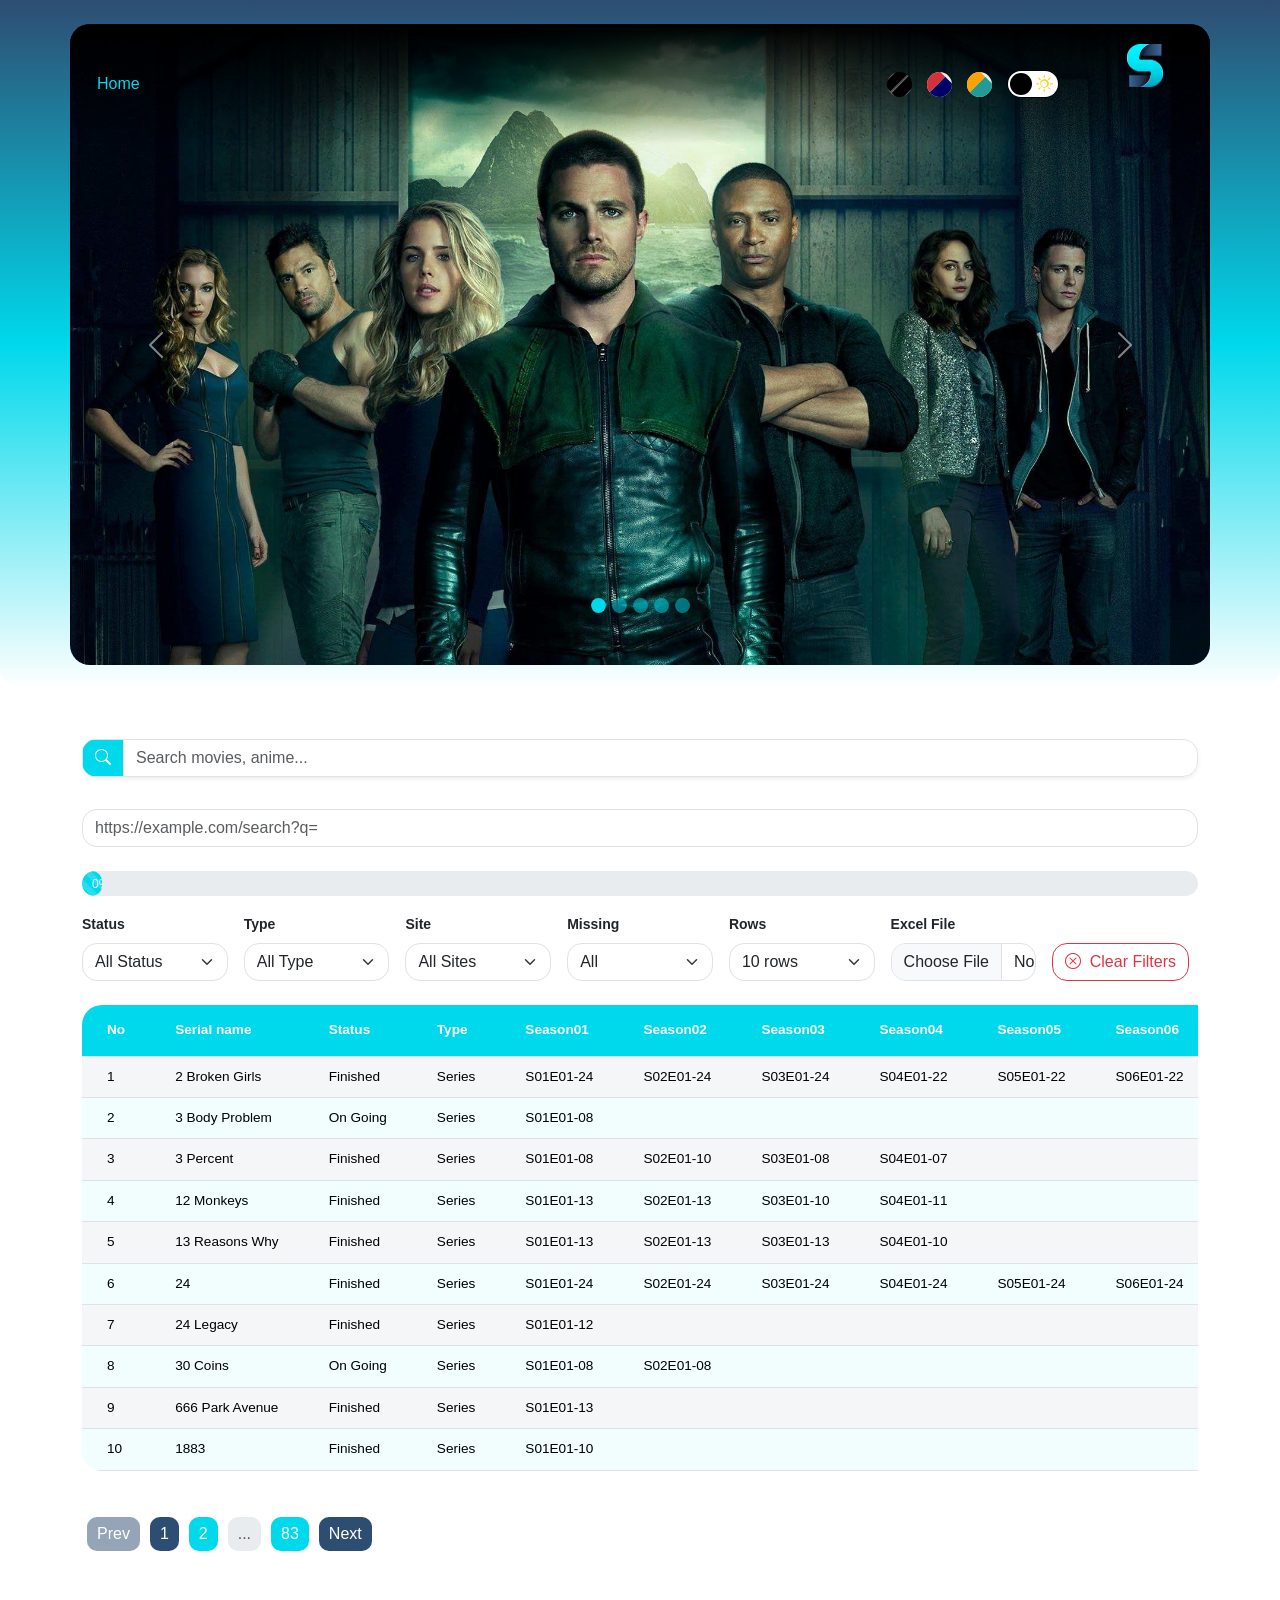
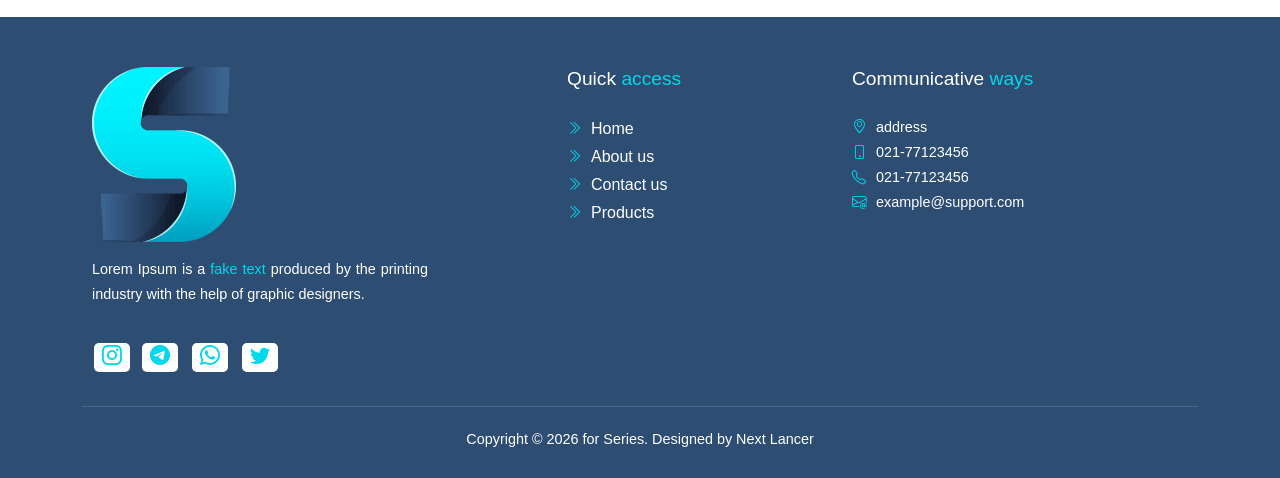
==== index.html @ a800359b "Fix bug" ====
<!DOCTYPE html>
<html lang="fa">

<head>
    <meta charset="UTF-8" />
    <meta http equiv="X-UA-Compatible" content="IE=edge" />
    <meta name="viewport" content="width=device-width, initial-scale=1.0">
    <link rel="stylesheet" href="Css/bootstrap.min.css" />
    <link rel="stylesheet" href="Css/bootstrap-Icon.min.css" />
    <link rel="stylesheet" href="Css/newAnimate.css" />
    <link rel="stylesheet" href="Css/Style.css" />
    <link rel="shortcut icon" href="Image/favicon.ico" type="image/x-icon">
    <title>Series</title>
</head>

<body>

    <div class="Navbar-class">
        <div class="container py-md-4 py-3">
            <div class="row">
                <div class="col-md-8 col-3">
                    <nav class="navbar navbar-expand-lg">
                        <button class="navbar-toggler first-button" type="button" data-bs-toggle="collapse"
                            data-bs-target="#navbarSupportedContent" aria-controls="navbarSupportedContent"
                            aria-expanded="false" aria-label="">
                            <div class="animated-icon1"><span></span><span></span><span></span></div>
                        </button>
                        <div class="collapse navbar-collapse" id="navbarSupportedContent">
                            <ul class="navbar-nav">
                                <li class="nav-item active">
                                    <a class="nav-link" href="/">Home</a>
                                </li>
                            </ul>
                        </div>
                    </nav>
                </div>
                <div class="col-md-3 col-6">
                    <div class="SideNav">
                        <div class="ChangeThemeBox">
                            <div class="CustomColorPicker">
                                <input type="color" id="firstColorInput">
                                <input type="color" id="secondColorInput">
                            </div>
                            <button class="ChangeColorBtn" onclick="changeColor()">
                                <span class="color01">.</span>
                                <span class="color02">.</span>
                            </button>
                            <button class="ChangeColorBtn ChangeColorBtn01" onclick="changeColor01()">
                                <span class="color01">.</span>
                                <span class="color02">.</span>
                            </button>
                            <div id="ThemeBoxSwitch">
                                <input type="checkbox" class="checkbox" id="ThemeBoxSwitchInput">
                                <label class="label" for="ThemeBoxSwitchInput">
                                    <i class="bi bi-moon"></i>
                                    <i class="bi bi-sun"></i>
                                    <div class="ball"></div>
                                </label>
                            </div>
                        </div>
                    </div>
                </div>
                <div class="col-md-1 col-3">
                    <div class="logo-header">
                        <a href="/"><img class="w-50" src="Image/logo.png" alt="pic"></a>
                    </div>
                </div>
            </div>
        </div>
    </div>
    <section class="HomePage Slider mt-0">
        <div class="container">
            <div class="row">
                <div class="col-12 p-0">
                    <div id="carouselExampleIndicators" class="carousel slide carousel-fade py-md-4 py-3">
                        <div class="carousel-indicators">
                            <button type="button" data-bs-target="#carouselExampleIndicators" data-bs-slide-to="0"
                                class="active" aria-current="true" aria-label="Slide 1"></button>
                            <button type="button" data-bs-target="#carouselExampleIndicators" data-bs-slide-to="1"
                                aria-label="Slide 2"></button>
                            <button type="button" data-bs-target="#carouselExampleIndicators" data-bs-slide-to="2"
                                aria-label="Slide 3"></button>
                            <button type="button" data-bs-target="#carouselExampleIndicators" data-bs-slide-to="3"
                                aria-label="Slide 4"></button>
                            <button type="button" data-bs-target="#carouselExampleIndicators" data-bs-slide-to="4"
                                aria-label="Slide 5"></button>
                        </div>
                        <div class="carousel-inner">
                            <div class="carousel-item active">
                                <img class="d-block w-100" src="Image/Slider01.jpg" alt="First slide">
                            </div>
                            <div class="carousel-item">
                                <img class="d-block w-100" src="Image/Slider02.jpg" alt="Second slide">
                            </div>
                            <div class="carousel-item">
                                <img class="d-block w-100" src="Image/Slider03.jpg" alt="Third slide">
                            </div>
                            <div class="carousel-item">
                                <img class="d-block w-100" src="Image/Slider04.jpg" alt="Third slide">
                            </div>
                            <div class="carousel-item">
                                <img class="d-block w-100" src="Image/Slider05.png" alt="Third slide">
                            </div>
                        </div>
                        <button class="carousel-control-prev" type="button" data-bs-target="#carouselExampleIndicators"
                            data-bs-slide="prev">
                            <span class="carousel-control-prev-icon" aria-hidden="true"></span>
                            <span class="visually-hidden">Previous</span>
                        </button>
                        <button class="carousel-control-next" type="button" data-bs-target="#carouselExampleIndicators"
                            data-bs-slide="next">
                            <span class="carousel-control-next-icon" aria-hidden="true"></span>
                            <span class="visually-hidden">Next</span>
                        </button>
                    </div>
                </div>
            </div>
        </div>

    </section>
    <section class="HomePage Table">
        <div class="container">
            <div class="row">
                <div class="col-12">
                    <div class="input-group shadow-sm">
                        <span class="input-group-text">
                            <i class="bi bi-search"></i>
                        </span>
                        <input id="searchInput" class="form-control" placeholder="Search movies, anime..." />
                    </div>
                </div>
            </div>
            <div class="row my-4">
                <div class="col-12">
                    <input id="customSiteInput" class="form-control mt-2" placeholder="https://example.com/search?q=">
                </div>
            </div>
            <div class="row">
                <div class="col-12">
                    <div class="progress mb-3" role="progressbar" aria-valuemin="0" aria-valuemax="100">
                        <div id="missingProgressBar" class="progress-bar progress-bar-striped progress-bar-animated"
                            style="width: 0%">
                            0%
                        </div>
                    </div>
                </div>
            </div>
            <div class="row g-3 align-items-end mb-4">
                <!-- STATUS -->
                <div class="col-lg col-md-4 col-6">
                    <label class="form-label small fw-semibold">Status</label>
                    <select id="statusFilter" class="form-select">
                        <option value="">All Status</option>
                        <option value="Download">Download</option>
                        <option value="Finished">Finished</option>
                        <option value="On Going">On Going</option>
                    </select>
                </div>

                <!-- TYPE -->
                <div class="col-lg col-md-4 col-6">
                    <label class="form-label small fw-semibold">Type</label>
                    <select id="typeFilter" class="form-select">
                        <option value="">All Type</option>
                        <option value="Animation">Animation</option>
                        <option value="Anime">Anime</option>
                        <option value="Korea">Korea</option>
                    </select>
                </div>

                <!-- SITE -->
                <div class="col-lg col-md-4 col-6">
                    <label class="form-label small fw-semibold">Site</label>
                    <select id="siteFilter" class="form-select">
                        <option value="">All Sites</option>
                        <option value="digimoviez">DigiMoviez</option>
                        <option value="f2my">F2MY</option>
                        <option value="custom">Custom Site</option>
                    </select>
                </div>

                <!-- MISSING -->
                <div class="col-lg col-md-4 col-6">
                    <label class="form-label small fw-semibold">Missing</label>
                    <select id="missingFilter" class="form-select">
                        <option value="">All</option>
                        <option value="Complete">Complete</option>
                        <option value="Has Missing">Has Missing</option>
                        <option value="N/A">N/A</option>
                    </select>
                </div>

                <!-- ROWS -->
                <div class="col-lg col-md-4 col-6">
                    <label class="form-label small fw-semibold">Rows</label>
                    <select id="rowsPerPageSelect" class="form-select">
                        <option value="5">5 rows</option>
                        <option value="10" selected>10 rows</option>
                        <option value="20">20 rows</option>
                        <option value="50">50 rows</option>
                        <option value="100">100 rows</option>
                    </select>
                </div>

                <!-- FILE -->
                <div class="col-lg col-md-6 col-12" id="fileInputContainer" style="display: none;">
                    <label class="form-label small fw-semibold">Excel File</label>
                    <input id="excelFileInput" type="file" class="form-control" accept=".xlsx,.xls" />
                </div>

                <!-- CLEAR -->
                <div class="col-lg col-md-6 col-12">
                    <button id="clearFiltersBtn" class="btn btn-outline-danger">
                        <i class="bi bi-x-circle me-1"></i>
                        Clear Filters
                    </button>
                </div>

            </div>
            <div class="row">
                <div class="col-12">
                    <!-- TABLE -->
                    <div class="table-responsive">
                        <table class="table">
                            <thead>
                                <tr id="tableHead"></tr>
                            </thead>
                            <tbody id="tableBody"></tbody>
                        </table>
                    </div>
                    <!-- PAGINATION -->
                    <nav>
                        <ul class="pagination" id="pagination"></ul>
                    </nav>
                </div>
            </div>
        </div>
    </section>

    <footer>
        <div class="container">
            <div class="row">
                <div class="col-md-4 col-12 wow fadeInUp" data-wow-delay=".3s">
                    <div class="footer-box footer-address">
                        <div class="logo-footer">
                            <a href="/"><img class="w-50" src="Image/logo.png" alt="pic"></a>
                        </div>
                        <p>Lorem Ipsum is a <span>fake text</span> produced by the printing industry with the help of
                            graphic designers.
                        </p>
                        <ul class="sm-list">
                            <li><a href="#" target="_blank"><i class="bi bi-instagram"></i></a></li>
                            <li><a href="#" target="_blank"><i class="bi bi-telegram"></i></a></li>
                            <li><a href="#" target="_blank"><i class="bi bi-whatsapp"></i></a></li>
                            <li><a href="#" target="_blank"><i class="bi bi-twitter"></i></a></li>
                        </ul>
                    </div>
                </div>
                <div class="col-md-1 col-12"></div>
                <div class="col-md-3 col-12 wow fadeInUp" data-wow-delay=".5s">
                    <div class="footer-box footer-links">
                        <h5><span>Quick </span>access</h5>
                        <ul>
                            <li><i class="bi bi-chevron-double-right"></i><a href="/">Home</a></li>
                            <li><i class="bi bi-chevron-double-right"></i><a href="#">About us</a></li>
                            <li><i class="bi bi-chevron-double-right"></i><a href="#">Contact us</a></li>
                            <li><i class="bi bi-chevron-double-right"></i><a href="#">Products</a></li>
                        </ul>
                    </div>


                </div>
                <div class="col-md-4 col-12 wow fadeInUp" data-wow-delay=".7s">
                    <div class="footer-box footer-contact">
                        <h5><span>Communicative </span>ways</h5>
                        <ul>
                            <li><i class="bi bi-geo-alt"></i><a href="#">address</a></li>
                            <li><i class="bi bi-phone"></i><a href="tel:+982177123456">021-77123456</a></li>
                            <li><i class="bi bi-telephone"></i><a href="tel:+982177123456">021-77123456</a></li>
                            <li><i class="bi bi-envelope-at"></i><a
                                    href="mailto:example@support.com">example@support.com</a></li>
                        </ul>

                    </div>
                </div>
            </div>
            <div class="row">
                <div class="col-12 text-center">
                    <div class="copyright">
                        <p>Copyright © 2026 for Series. Designed by <a href="http://nextlancer.ir/" title="nextlancer"
                                target="_blank">Next Lancer</a>
                        </p>
                    </div>
                </div>
            </div>
        </div>
    </footer>







    <script src="js/bootstrap.min.js"></script>
    <script src="js/wow.min.js"></script>
    <script src="js/xlsx.full.min.js"></script>
    <script src="js/data.js"></script>
    <script src="js/source.js"></script>


</body>

</html>
---- Css/Style.css ----
:root {
    --first-color: 0, 216, 235;
    --second-color: 46, 77, 114;
    --white-custome: 255, 255, 255;
    --black-custome: 0, 0, 0;
    --radius-custome: 20px;
    --medium-shadow: 0 4px 8px 0 rgba(0, 0, 0, 0.2);
}

body {
    font-family: "Segoe UI", Arial, Times, serif;
    direction: ltr;
    text-align: left;
    overflow-x: hidden;
    background-color: rgb(var(--white-custome));
}

html {
    overflow-x: hidden;
}

/* general code */

img {
    max-width: 100%;
}

a {
    text-decoration: none;
    color: unset;
    display: inline-block;
}

a:hover {
    text-decoration: none;
    color: unset;
}

a:focus {
    outline: none;
}

p {
    text-align: justify;
    line-height: 1.75;
    color: rgba(var(--black-custome), 0.8);
}

.text-center p {
    text-align: center;
}

ul {
    padding: 0;
    list-style: none;
}

section {
    margin: 50px 0;
}

@media (min-width:1400px) {
    .container {
        max-width: 1320px;
    }
}

@media (min-width:1600px) {
    .container {
        max-width: 1500px;
    }
}

@media (min-width:1800px) {
    .container {
        max-width: 1600px;
    }
}

@media (min-width:2600px) {
    .container {
        max-width: 2000px;
    }
}


/* Headings */
h1 {
    font-size: clamp(1.5rem, 2.5vw, 3rem);
}

h2 {
    font-size: clamp(1.25rem, 2vw, 2rem);
}

h3 {
    font-size: clamp(1.125rem, 2vw, 1.625rem);
}

h4 {
    font-size: clamp(1rem, 1.5vw, 1rem);
}

h5 {
    font-size: clamp(1.2rem, 1.2vw, 1.25rem);
}

h6 {
    font-size: clamp(0.85rem, 1vw, 1rem);
}

p {
    font-size: clamp(0.9rem, 0.9vw, 1.2rem);
}

/* Lists */
ul,
ol {
    font-size: clamp(0.9rem, 0.9vw, 1rem);
}

/* Links */
a {
    font-size: clamp(0.9rem, 0.9vw, 1rem);
}

/* Blockquotes */
blockquote {
    font-size: clamp(1rem, 1.2vw, 1.25rem);
}

/* Form Elements */
input,
textarea,
select,
button {
    font-size: clamp(0.9rem, 0.8vw, 1rem);
}

label {
    font-size: clamp(0.9rem, 0.8vw, 1rem);
}

/* Table */
table {
    font-size: clamp(0.85rem, 0.8vw, 1rem);
}

/* TV  */

@media (min-width: 2600px) {
    body {
        font-size: 1.4rem;
    }

    h1 {
        font-size: 4rem;
    }

    h2 {
        font-size: 3rem;
    }

    h3 {
        font-size: 2.5rem;
    }

    h4 {
        font-size: 2.5rem;
    }

    h5 {
        font-size: 2.25rem;
    }

    h6 {
        font-size: 2rem;
    }

    p,
    ul,
    ol,
    a,
    label,
    input,
    textarea,
    select,
    button {
        font-size: 2rem;
    }

    blockquote {
        font-size: 2rem;
    }

    table {
        font-size: 1.2rem;
    }
}


/* Start Scrollbar */

/* width */
::-webkit-scrollbar {
    width: 10px;
    border-radius: 10px;
}

/* Track */
::-webkit-scrollbar-track {
    box-shadow: inset 0 0 5px grey;
    border-radius: 10px;
}

/* Handle */
::-webkit-scrollbar-thumb {
    background: rgb(var(--first-color));
    border-radius: 10px;
}

/* Handle on hover */
::-webkit-scrollbar-thumb:hover {
    background: rgb(var(--first-color));
    border-radius: 10px;
}

/* End Scrollbar */

/* Navbar */

.first-button {
    box-shadow: none !important;
}

.animated-icon1 {
    width: 30px;
    height: 20px;
    position: relative;
    margin: 0px;
    -webkit-transform: rotate(0deg);
    -moz-transform: rotate(0deg);
    -o-transform: rotate(0deg);
    transform: rotate(0deg);
    -webkit-transition: .5s ease-in-out;
    -moz-transition: .5s ease-in-out;
    -o-transition: .5s ease-in-out;
    transition: .5s ease-in-out;
    cursor: pointer;
}

.animated-icon1 span {
    display: block;
    position: absolute;
    height: 3px;
    width: 100%;
    border-radius: 9px;
    opacity: 1;
    left: 0;
    -webkit-transform: rotate(0deg);
    -moz-transform: rotate(0deg);
    -o-transform: rotate(0deg);
    transform: rotate(0deg);
    -webkit-transition: .25s ease-in-out;
    -moz-transition: .25s ease-in-out;
    -o-transition: .25s ease-in-out;
    transition: .25s ease-in-out;
}

.animated-icon1 span {
    background: rgb(var(--black-custome));
}

.animated-icon1 span:nth-child(1) {
    top: 0px;
}

.animated-icon1 span:nth-child(2) {
    top: 10px;
}

.animated-icon1 span:nth-child(3) {
    top: 20px;
}

.animated-icon1.open span:nth-child(1) {
    top: 11px;
    -webkit-transform: rotate(135deg);
    -moz-transform: rotate(135deg);
    -o-transform: rotate(135deg);
    transform: rotate(135deg);
}

.animated-icon1.open span:nth-child(2) {
    opacity: 0;
    left: -60px;
}

.animated-icon1.open span:nth-child(3) {
    top: 11px;
    -webkit-transform: rotate(-135deg);
    -moz-transform: rotate(-135deg);
    -o-transform: rotate(-135deg);
    transform: rotate(-135deg);
}

/* custom style */
/* nav */

.Navbar-class {
    color: rgb(var(--white-custome));
    position: absolute;
    top: 0;
    right: 0;
    width: 100%;
    z-index: 999;
}

.Navbar-class>.container>.row {
    background: linear-gradient(180deg, black, transparent);
    padding: 20px 0px;
    border-radius: var(--radius-custome);
}

.animated-icon1 span {
    background-color: rgb(var(--white-custome));
}

nav.navbar {
    display: flex;
    justify-content: center;
    align-items: center;
}

.navbar .nav-link {
    transition: 0.4s;
    padding: 10px 0 !important;
    margin: 10px 15px;
    color: rgb(var(--white-custome));
    font-size: 16px;
    font-weight: 500;
}

.navbar .nav-link:hover,
.navbar .active .nav-link {
    color: rgb(var(--first-color));
}

/* SideNav  */

.SideNav {
    width: 100%;
    height: 100%;
    display: flex;
    align-items: center;
    justify-content: center;
    gap: 10px;
}

.ChangeThemeBox {
    display: flex;
    justify-content: center;
    align-items: center;
    gap: 15px;
}

/* ThemeBoxSwitch  */

#ThemeBoxSwitch {
    border: 1px solid rgb(var(--black-custome));
    border-radius: var(--radius-custome);
}

#ThemeBoxSwitch .checkbox {
    opacity: 0;
    position: absolute;
}

#ThemeBoxSwitch .label {
    display: flex;
    align-items: center;
    justify-content: space-between;
    background-color: #ffffff;
    padding: 5px;
    height: 26px;
    width: 50px;
    border-radius: var(--radius-custome);
    cursor: pointer;
    position: relative;
    margin-bottom: 0;
}

#ThemeBoxSwitch .label .ball {
    position: absolute;
    top: 2px;
    left: 2px;
    height: 22px;
    width: 22px;
    background-color: #000000;
    border-radius: 50%;
    transform: translateX(0px);
    transition: transform 0.2s linear;
}

#ThemeBoxSwitch .checkbox:checked+.label .ball {
    transform: translateX(24px);
}

#ThemeBoxSwitch .label i {
    margin-top: 2px;
    font-size: 17px;
}

#ThemeBoxSwitch .label .bi-moon {
    color: #5423cc;
}

#ThemeBoxSwitch .label .bi-sun {
    color: #fece00;
}

/* ChangeColorBtn */

.ChangeColorBtn {
    width: 25px;
    height: 25px;
    display: flex;
    padding: 0;
    color: transparent;
    border: none;
    border-radius: 50%;
    overflow: hidden;
    transform: rotate(-135deg);
}

.ChangeColorBtn .color01 {
    width: 54%;
    background-color: rgb(0, 0, 102);
}

.ChangeColorBtn .color02 {
    width: 46%;
    background-color: rgb(213, 49, 61);
}

.ChangeColorBtn01 .color01 {
    background-color: rgb(34, 154, 149);
}

.ChangeColorBtn01 .color02 {
    background-color: rgb(255, 162, 0);
}

/* CustomColorPicker */

.CustomColorPicker {
    width: 25px;
    height: 25px;
    display: flex;
    padding: 0;
    color: transparent;
    border: none;
    border-radius: 50%;
    overflow: hidden;
    transform: rotate(-135deg);
}

.CustomColorPicker input {
    width: 50%;
    padding: 0;
    border: none;
    color: transparent;
}

/* sm */

.sm-list {
    width: 100%;
    height: 100%;
    display: flex;
    justify-content: center;
    align-items: center;
    gap: 10px;
    margin: 0;
}

.sm-list a {
    font-size: 20px;
    transition: 0.4s;
}

.sm-list a:hover {
    color: rgb(var(--second-color));
}

@media (max-width: 990px) {
    nav.navbar {
        justify-content: flex-start;
    }

    .first-button {
        padding-top: 20px;
    }

    .navbar-nav {
        padding-top: 20px;
    }

    .navbar .nav-link {
        margin: 0px 15px;
    }

    .sm-list {
        align-items: flex-start;
        padding-top: 25px;
        gap: 5px;
    }
}

/* custom style */
/* navbar */

/* HomePage */

.HomePage .input-group-text {
    background-color: rgb(var(--first-color));
    color: rgb(var(--white-custome));
}

.HomePage input,
.HomePage .input-group,
.HomePage select,
.HomePage .btn {
    border-radius: 15px !important;
    overflow: hidden;
}

.HomePage .input-group input {
    border-radius: 0 15px 15px 0 !important;
}

/* Slider */

.Slider {
    background: linear-gradient(0deg, rgb(var(--white-custome)), rgb(var(--first-color)), rgb(var(--second-color)));
    border-radius: 0 0 var(--radius-custome) var(--radius-custome);
}

.Slider img {
    border-radius: var(--radius-custome);
}

.carousel-indicators {
    bottom: 50px;
}

.carousel-indicators button {
    width: 15px !important;
    height: 15px !important;
    border-radius: 50%;
    background-color: rgb(var(--first-color)) !important;
}

/* Table */

.Table table {
    border-radius: var(--radius-custome);
    overflow: hidden;
}

.Table table tr {
    background: none;
}

.Table table th {
    background-color: rgb(var(--first-color));
    color: white;
    padding: 15px 25px;
    vertical-align: middle;
    white-space: nowrap;
}

.Table table td {
    background-color: rgb(var(--white-custome));
    color: rgb(var(--black-custome));
    padding: 10px 25px;
    vertical-align: middle;
    white-space: nowrap;
}

.Table table tr:nth-child(odd) td {
    background-color: rgb(var(--second-color), 0.05);
}

.Table table tr:nth-child(even) td {
    background-color: rgb(var(--first-color), 0.05);
}

.Table table tr:hover td {
    background-color: rgb(var(--first-color), 0.5);
}

/* pagination */

#pagination {
    margin-top: 30px;
}

#pagination .page-item button {
    background-color: rgb(var(--first-color));
    color: white;
    border-radius: 10px;
    padding: 5px 10px;
    border: none;
    margin: 0 5px;
}

#pagination li:first-child button,
#pagination li:last-child button,
#pagination .page-item.active button,
#pagination .page-item:hover button {
    background-color: rgb(var(--second-color));
}

#pagination .page-item.disabled span {
    border-radius: 10px;
    padding: 5px 10px;
    border: none;
    margin: 0 5px;
}

#pagination .page-item.disabled button {
    opacity: 0.5;
}

/* progress */

.progress {
    height: 25px;
    border-radius: var(--radius-custome);
}

.progress #missingProgressBar {
    background-color: rgb(var(--first-color));
    border-radius: var(--radius-custome);
    color: white;
    padding: 5px 10px;
    height: 25px;
}

/* Start Footer */

footer {
    background-color: rgba(var(--second-color));
    margin-top: 50px;
    padding-top: 20px;
    overflow: hidden;
}

footer h5 {
    margin-bottom: 25px;
    color: rgb(var(--first-color));
}

footer h5 span {
    color: white;
}


footer p {
    color: white;
}

footer p span {
    color: rgb(var(--first-color));
    font-weight: 500;
}

footer li {
    position: relative;
    transition: 0.4s;
    line-height: 1.75;
    color: white;
}

footer li:hover {
    transform: translate(5px, 0)
}

footer .bi {
    color: rgb(var(--first-color));
    padding-right: 10px;
}

.footer-box {
    padding: 30px 10px;
}

.footer-address img {
    margin-bottom: 15px;
}

.footer-links li a {
    padding-right: 5px;
    font-size: 16px;
    font-weight: 400;
}

/* Social Media */

footer .sm-list {
    display: flex;
    justify-content: flex-start;
    margin-top: 30px;
}

footer .sm-list li:hover {
    transform: translate(0px, -5px);
}

footer .sm-list li {
    margin: 2px;
}

footer .sm-list li:nth-child(1) {
    margin-right: 0;
}

footer .sm-list .bi {
    font-size: 20px;
    background-color: white;
    color: rgb(var(--first-color));
    padding: 2px 8px 5px;
    border-radius: 5px;
    transition: 0.4s;
}

footer .sm-list li:hover .bi {
    background-color: rgb(var(--first-color));
    color: white;
}

.copyright {
    padding: 20px 0 10px;
    border-top: 1px solid rgba(255, 255, 250, 0.15)
}

.copyright a:hover {
    color: rgb(var(--first-color));
}

/* End Footer */




/* Responsive */

/* X < 768  || 0 < X < 768 */
@media (max-width: 768px) {}

/* X > 768  || 768 < X < ... */
@media (min-width: 768px) {}
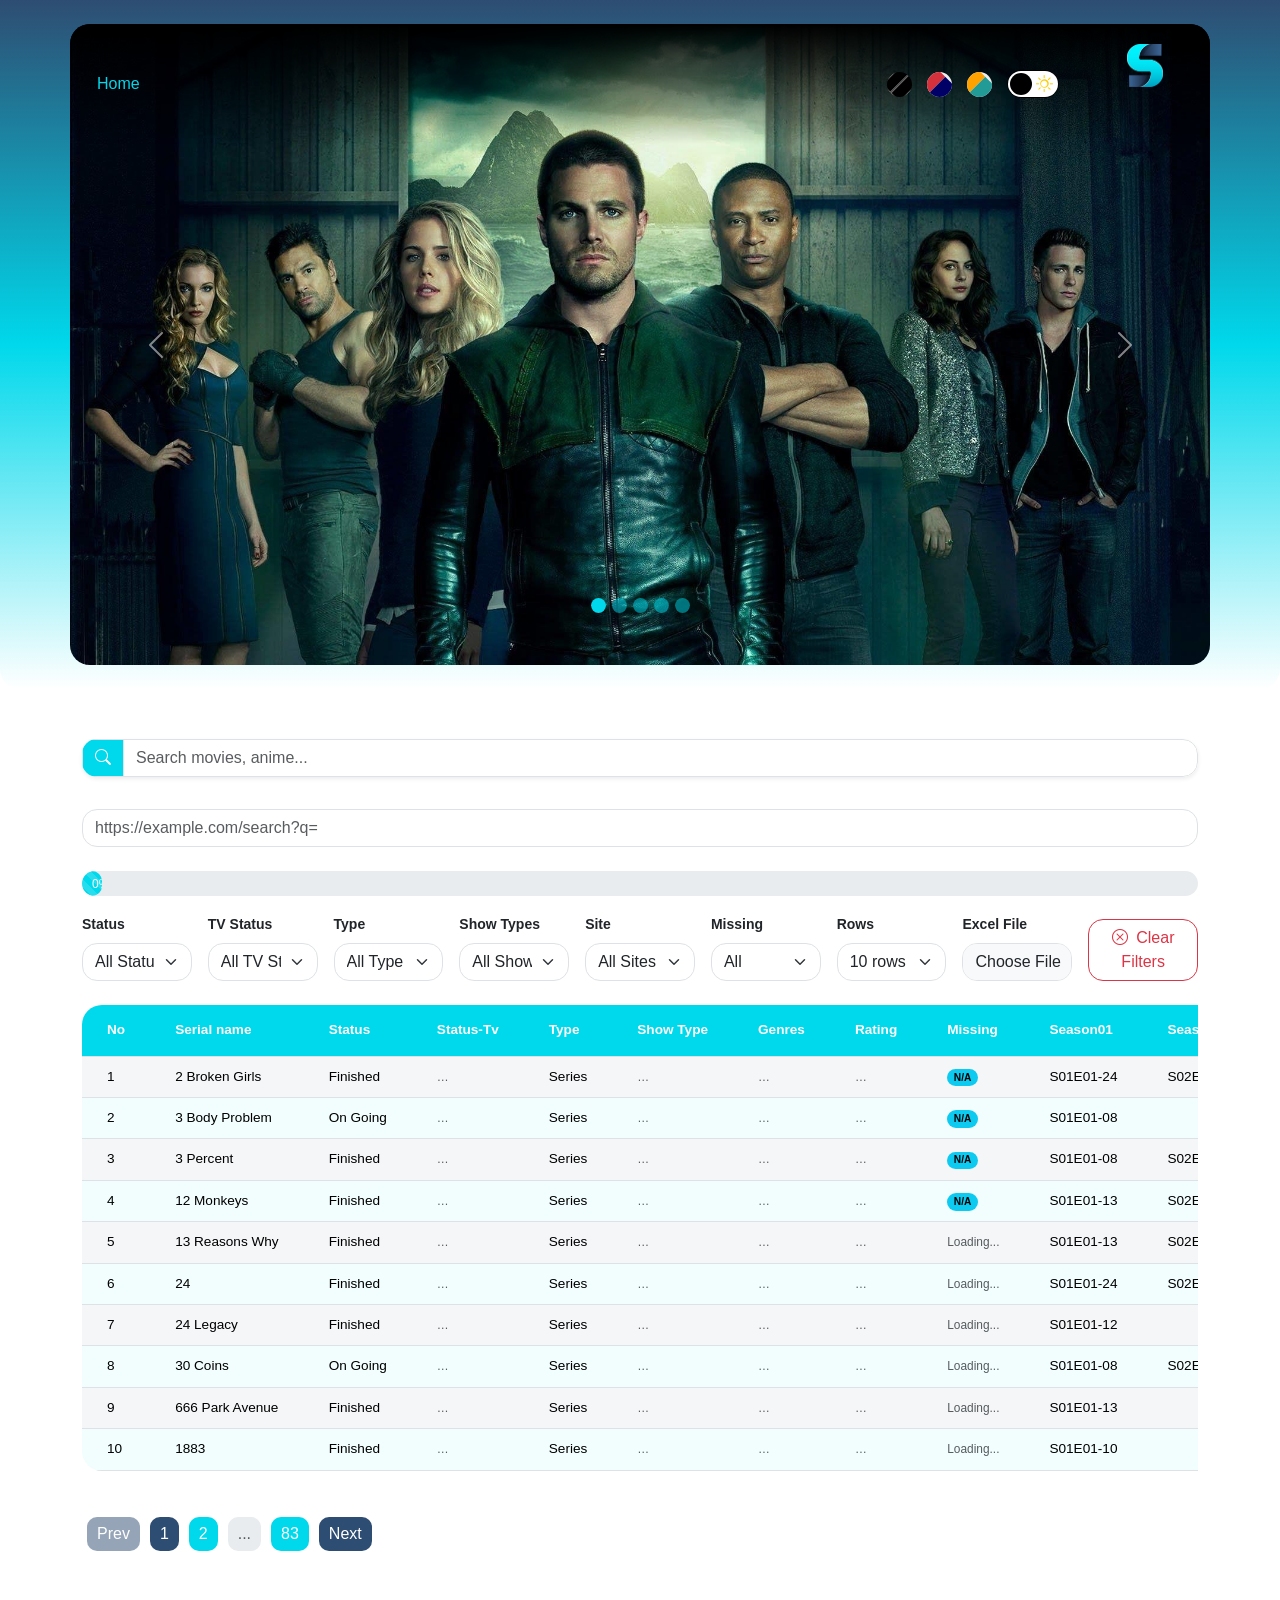
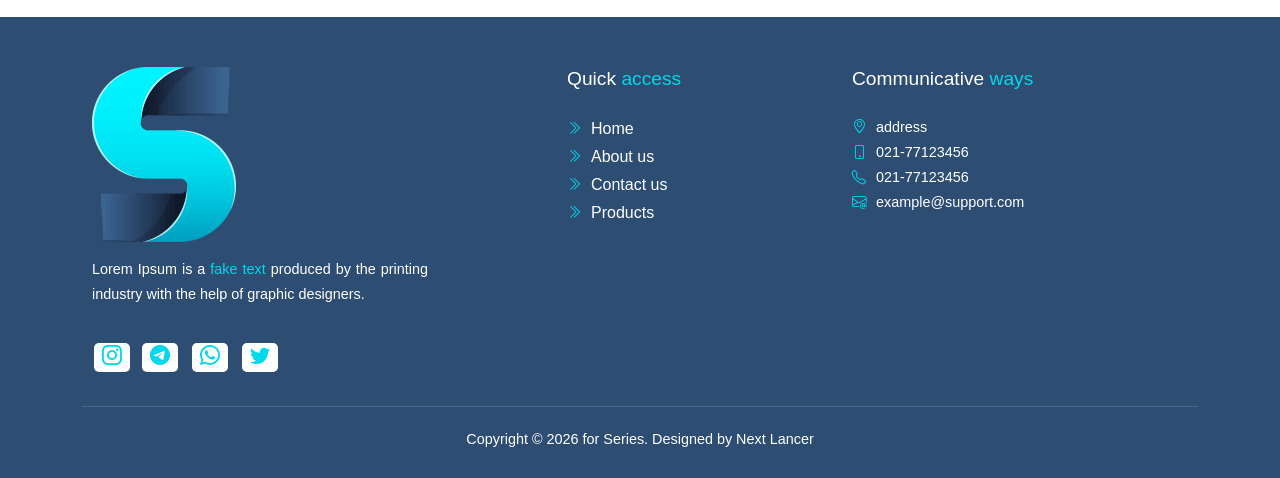
==== commit 49446d4e: "Add four filters" ====
--- a/index.html
+++ b/index.html
@@ -157,6 +157,18 @@
                     </select>
                 </div>
 
+                <!-- TVMaze Status -->
+                <div class="col-lg col-md-4 col-6">
+                    <label class="form-label small fw-semibold">TV Status</label>
+                    <select id="tvStatusFilter" class="form-select">
+                        <option value="">All TV Status</option>
+                        <option value="Running">Running</option>
+                        <option value="Ended">Ended</option>
+                        <option value="In Development">In Development</option>
+                        <option value="To Be Determined">To Be Determined</option>
+                    </select>
+                </div>
+
                 <!-- TYPE -->
                 <div class="col-lg col-md-4 col-6">
                     <label class="form-label small fw-semibold">Type</label>
@@ -165,6 +177,22 @@
                         <option value="Animation">Animation</option>
                         <option value="Anime">Anime</option>
                         <option value="Korea">Korea</option>
+                    </select>
+                </div>
+
+                <!-- Show Type -->
+                <div class="col-lg col-md-4 col-6">
+                    <label class="form-label small fw-semibold">Show Types</label>
+                    <select id="showTypeFilter" class="form-select">
+                        <option value="">All Show Types</option>
+                        <option value="Scripted">Scripted</option>
+                        <option value="Animation">Animation</option>
+                        <option value="Reality">Reality</option>
+                        <option value="Documentary">Documentary</option>
+                        <option value="Talk Show">Talk Show</option>
+                        <option value="Game Show">Game Show</option>
+                        <option value="Sports">Sports</option>
+                        <option value="Variety">Variety</option>
                     </select>
                 </div>
 
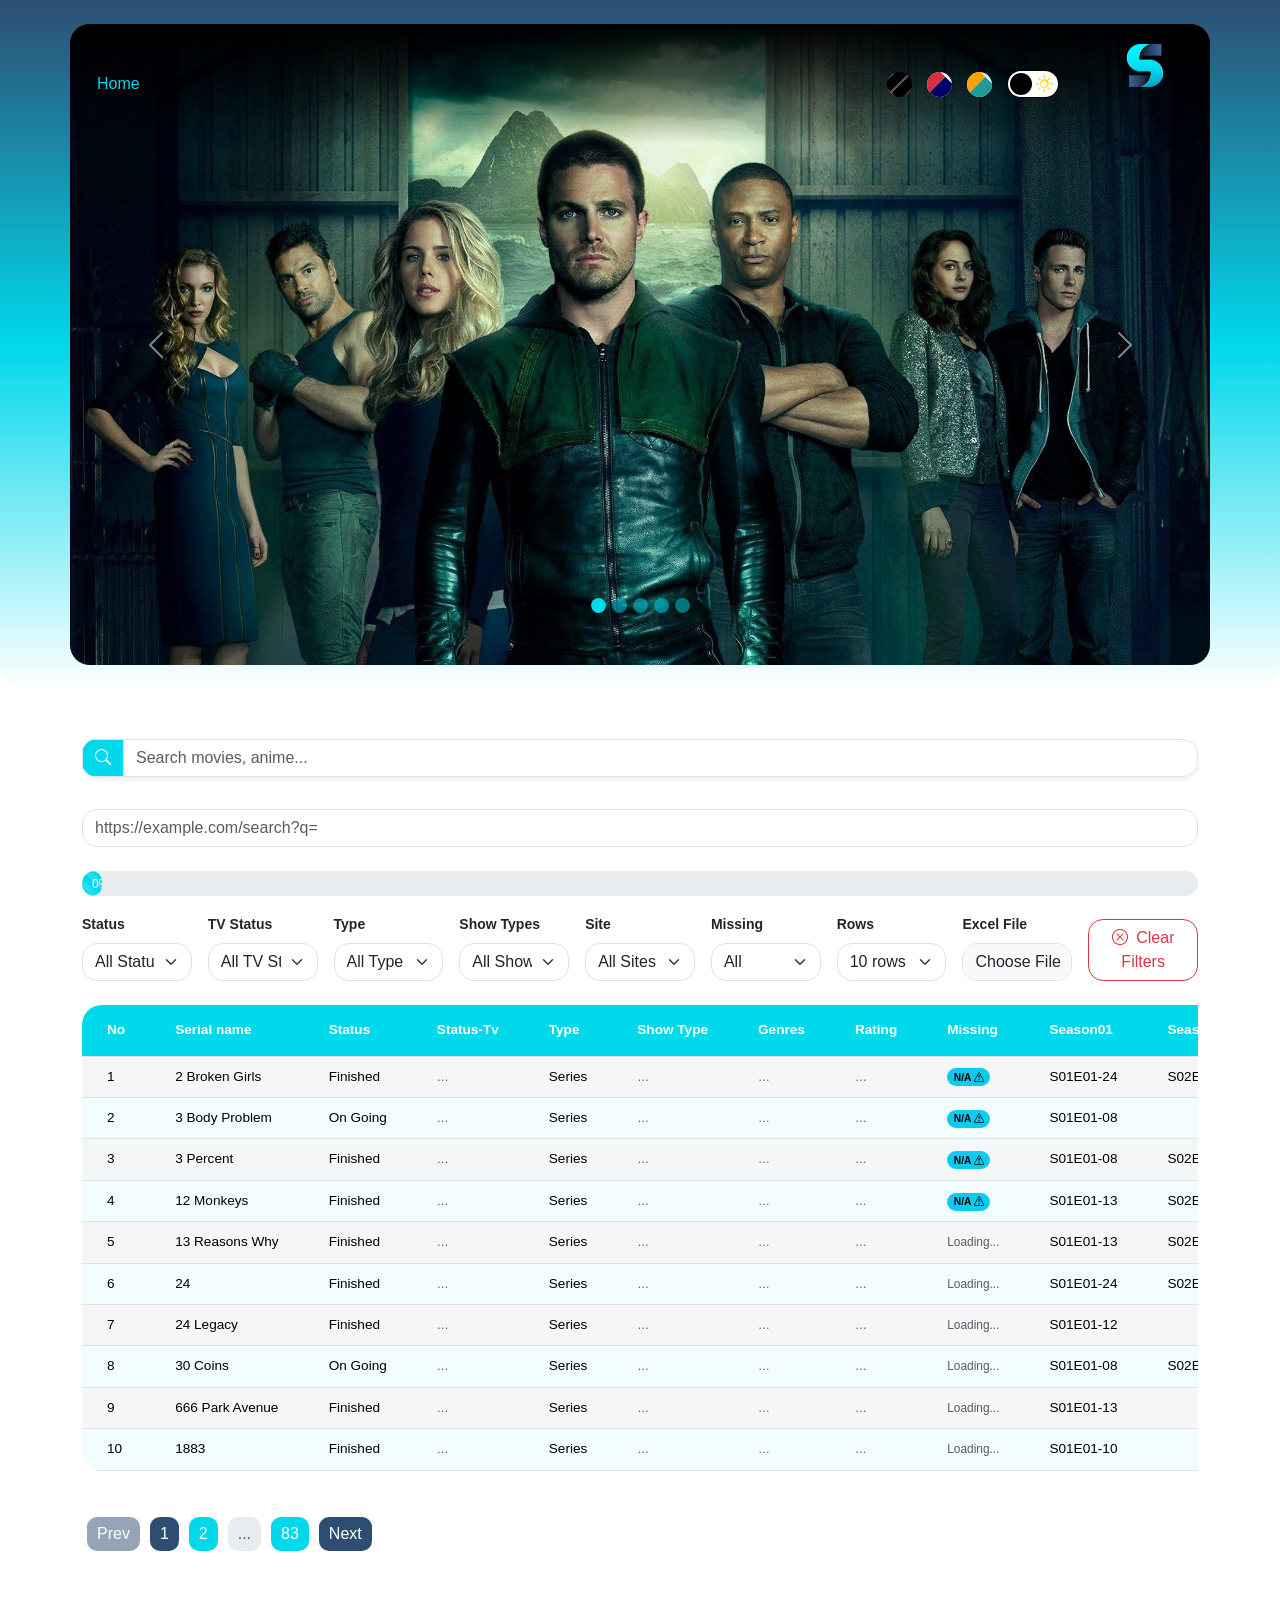
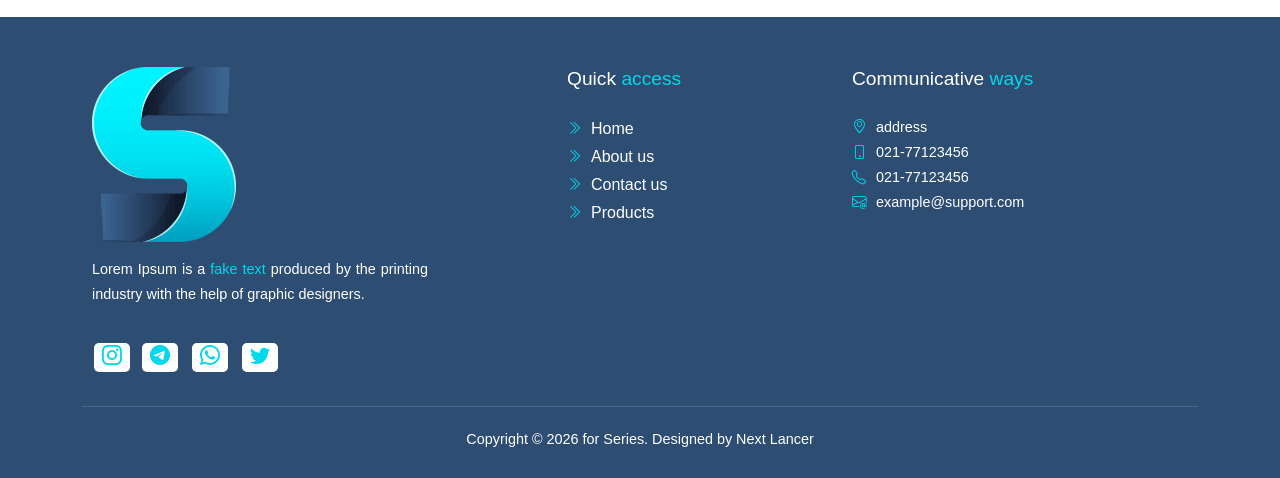
==== commit d336d9f1: "Fix Bug" ====
--- a/index.html
+++ b/index.html
@@ -190,9 +190,9 @@
                         <option value="Reality">Reality</option>
                         <option value="Documentary">Documentary</option>
                         <option value="Talk Show">Talk Show</option>
-                        <option value="Game Show">Game Show</option>
+                        <!-- <option value="Game Show">Game Show</option>
                         <option value="Sports">Sports</option>
-                        <option value="Variety">Variety</option>
+                        <option value="Variety">Variety</option> -->
                     </select>
                 </div>
 
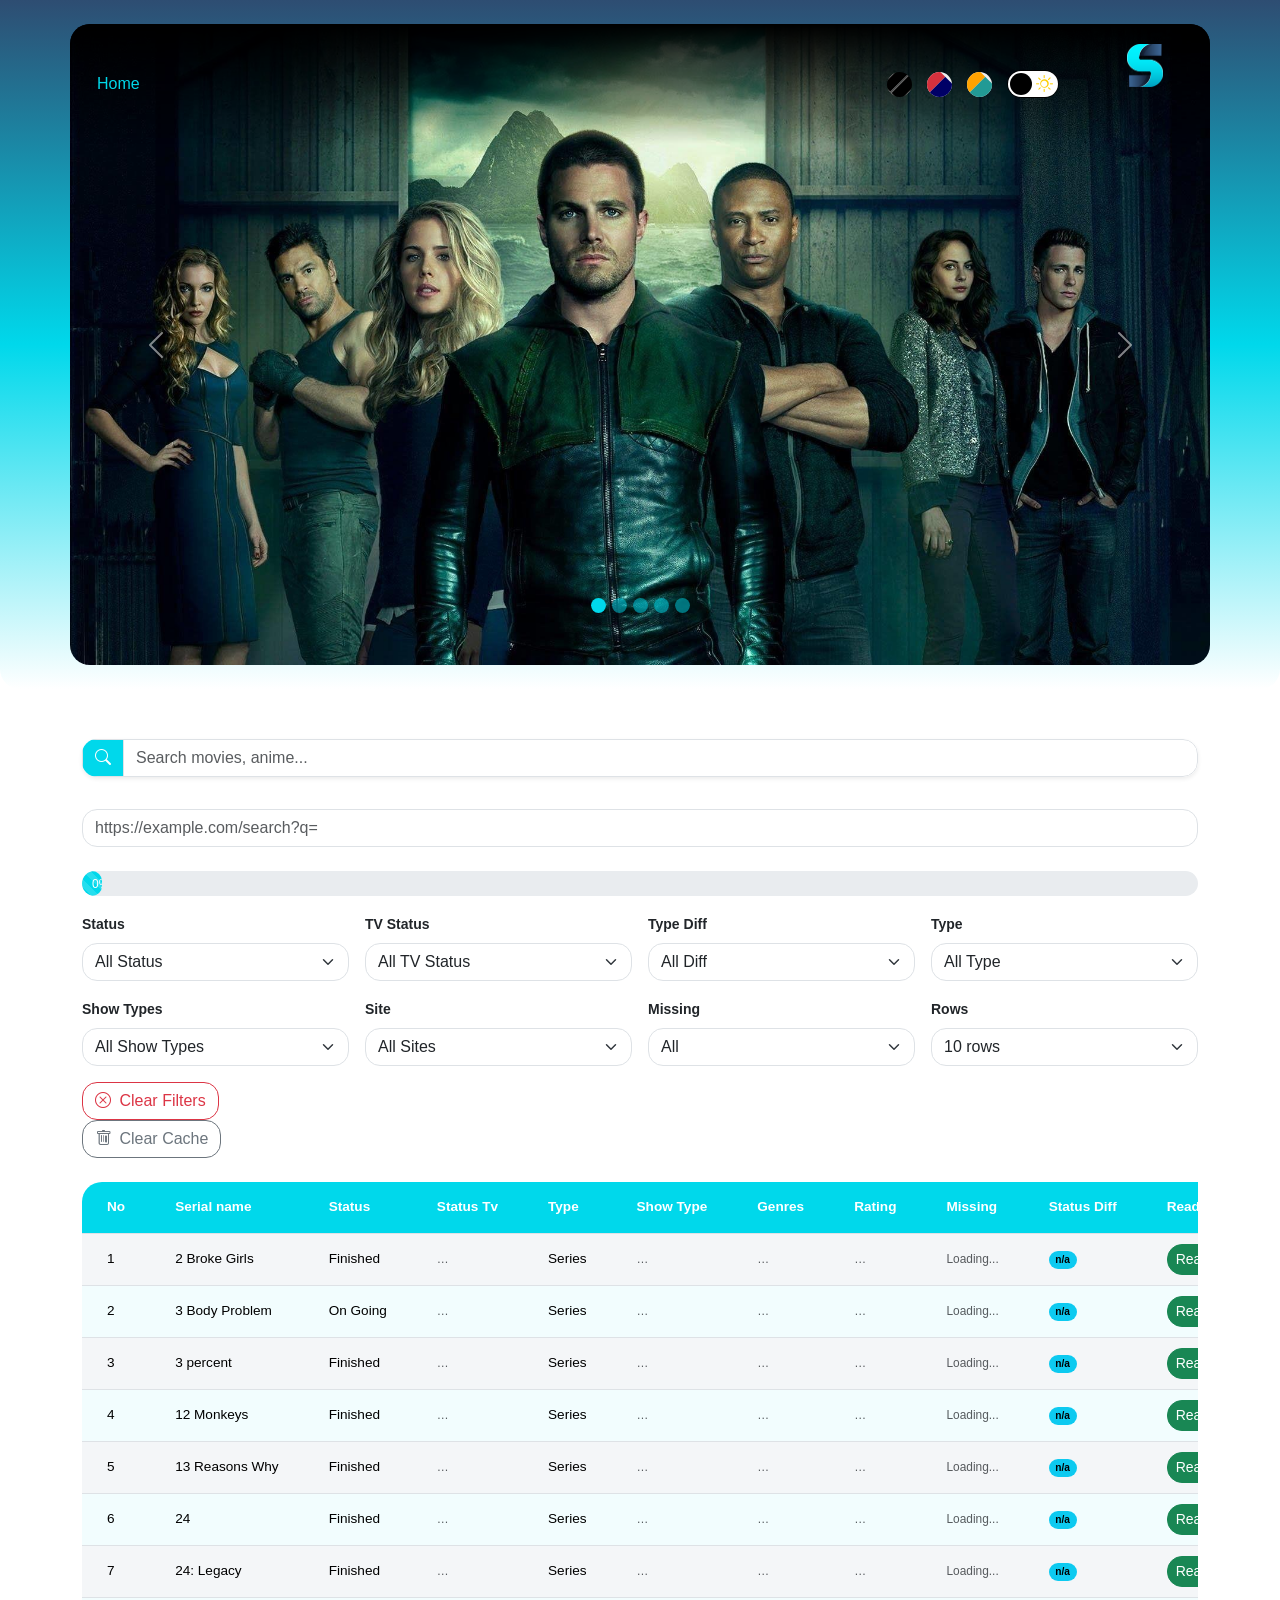
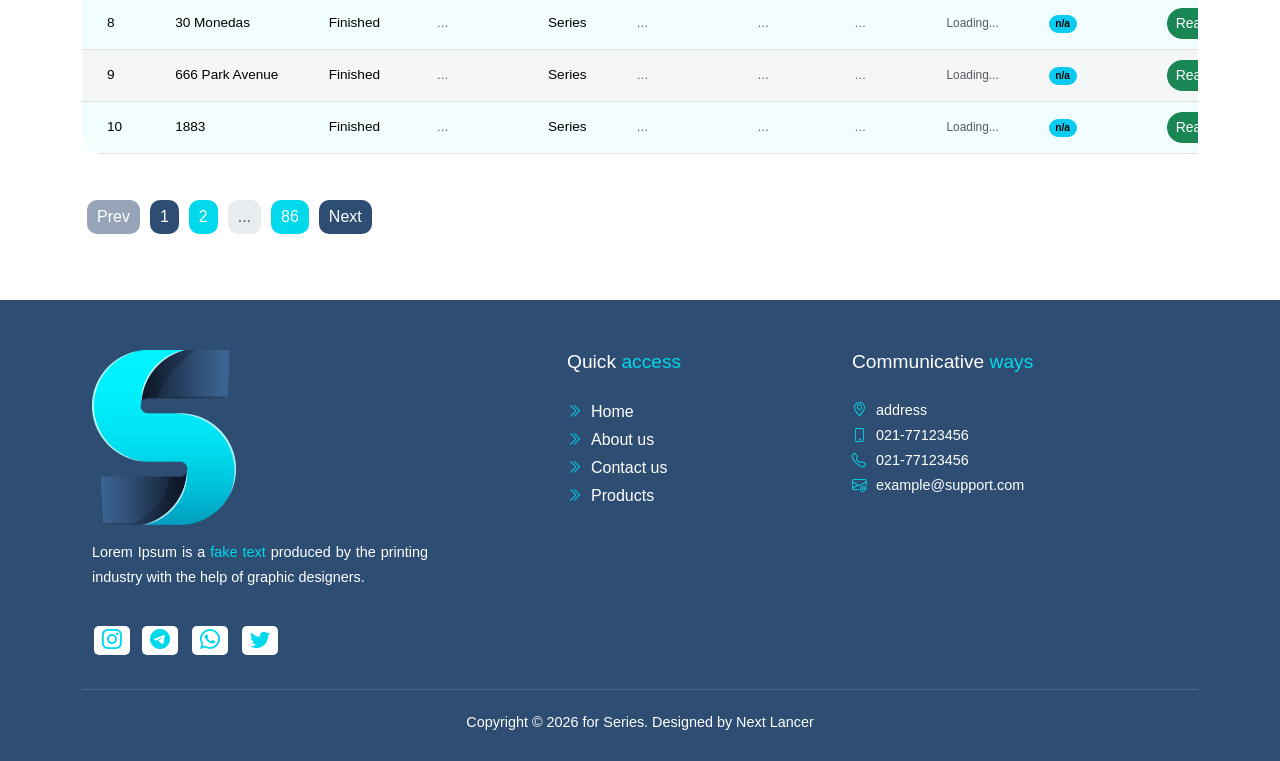
==== commit 52899fa9: "Add some feature" ====
--- a/index.html
+++ b/index.html
@@ -145,9 +145,9 @@
                     </div>
                 </div>
             </div>
-            <div class="row g-3 align-items-end mb-4">
+            <div class="row g-3 mb-4">
                 <!-- STATUS -->
-                <div class="col-lg col-md-4 col-6">
+                <div class="col-lg-3 col-md-4 col-6">
                     <label class="form-label small fw-semibold">Status</label>
                     <select id="statusFilter" class="form-select">
                         <option value="">All Status</option>
@@ -158,7 +158,7 @@
                 </div>
 
                 <!-- TVMaze Status -->
-                <div class="col-lg col-md-4 col-6">
+                <div class="col-lg-3 col-md-4 col-6">
                     <label class="form-label small fw-semibold">TV Status</label>
                     <select id="tvStatusFilter" class="form-select">
                         <option value="">All TV Status</option>
@@ -169,8 +169,19 @@
                     </select>
                 </div>
 
+                <!-- TYPE DIFF -->
+                <div class="col-lg-3 col-md-4 col-6">
+                    <label class="form-label small fw-semibold">Type Diff</label>
+                    <select id="typeDiffFilter" class="form-select">
+                        <option value="">All Diff</option>
+                        <option value="complete">Complete</option>
+                        <option value="attention">Attention</option>
+                        <option value="n/a">N/A</option>
+                    </select>
+                </div>
+
                 <!-- TYPE -->
-                <div class="col-lg col-md-4 col-6">
+                <div class="col-lg-3 col-md-4 col-6">
                     <label class="form-label small fw-semibold">Type</label>
                     <select id="typeFilter" class="form-select">
                         <option value="">All Type</option>
@@ -181,7 +192,7 @@
                 </div>
 
                 <!-- Show Type -->
-                <div class="col-lg col-md-4 col-6">
+                <div class="col-lg-3 col-md-4 col-6">
                     <label class="form-label small fw-semibold">Show Types</label>
                     <select id="showTypeFilter" class="form-select">
                         <option value="">All Show Types</option>
@@ -197,7 +208,7 @@
                 </div>
 
                 <!-- SITE -->
-                <div class="col-lg col-md-4 col-6">
+                <div class="col-lg-3 col-md-4 col-6">
                     <label class="form-label small fw-semibold">Site</label>
                     <select id="siteFilter" class="form-select">
                         <option value="">All Sites</option>
@@ -208,7 +219,7 @@
                 </div>
 
                 <!-- MISSING -->
-                <div class="col-lg col-md-4 col-6">
+                <div class="col-lg-3 col-md-4 col-6">
                     <label class="form-label small fw-semibold">Missing</label>
                     <select id="missingFilter" class="form-select">
                         <option value="">All</option>
@@ -219,7 +230,7 @@
                 </div>
 
                 <!-- ROWS -->
-                <div class="col-lg col-md-4 col-6">
+                <div class="col-lg-3 col-md-4 col-6">
                     <label class="form-label small fw-semibold">Rows</label>
                     <select id="rowsPerPageSelect" class="form-select">
                         <option value="5">5 rows</option>
@@ -230,20 +241,18 @@
                     </select>
                 </div>
 
-                <!-- FILE -->
-                <div class="col-lg col-md-6 col-12" id="fileInputContainer" style="display: none;">
-                    <label class="form-label small fw-semibold">Excel File</label>
-                    <input id="excelFileInput" type="file" class="form-control" accept=".xlsx,.xls" />
-                </div>
 
                 <!-- CLEAR -->
-                <div class="col-lg col-md-6 col-12">
+                <div class="col-lg-3 col-md-6 col-12">
                     <button id="clearFiltersBtn" class="btn btn-outline-danger">
                         <i class="bi bi-x-circle me-1"></i>
                         Clear Filters
                     </button>
-                </div>
-
+                    <button id="clearCacheBtn" class="btn btn-outline-secondary">
+                        <i class="bi bi-trash me-1"></i>
+                        Clear Cache
+                    </button>
+                </div>
             </div>
             <div class="row">
                 <div class="col-12">
--- a/Css/Style.css
+++ b/Css/Style.css
@@ -752,6 +752,49 @@
 /* End Footer */
 
 
+.series-hero {
+    background: linear-gradient(to bottom, rgba(0, 0, 0, 0.7), rgba(0, 0, 0, 0.9)), #1a1a1a;
+    color: white;
+    border-radius: 0 0 2rem 2rem;
+    padding: 4rem 0;
+}
+
+.poster-img {
+    box-shadow: 0 1rem 3rem rgba(0, 0, 0, 0.5);
+    border: 4px solid white;
+    max-width: 300px;
+    width: 100%;
+}
+
+.info-label {
+    color: #6c757d;
+    font-weight: 600;
+    font-size: 0.9rem;
+    text-transform: uppercase;
+    letter-spacing: 0.5px;
+}
+
+.info-value {
+    font-weight: 500;
+    color: #212529;
+}
+
+.detail-card {
+    border: none;
+    border-radius: 1rem;
+    transition: transform 0.2s;
+}
+
+.detail-card:hover {
+    transform: translateY(-5px);
+}
+
+.summary-box {
+    background: #f8f9fa;
+    border-left: 5px solid #0d6efd;
+    padding: 1.5rem;
+    border-radius: 0.5rem;
+}
 
 
 /* Responsive */
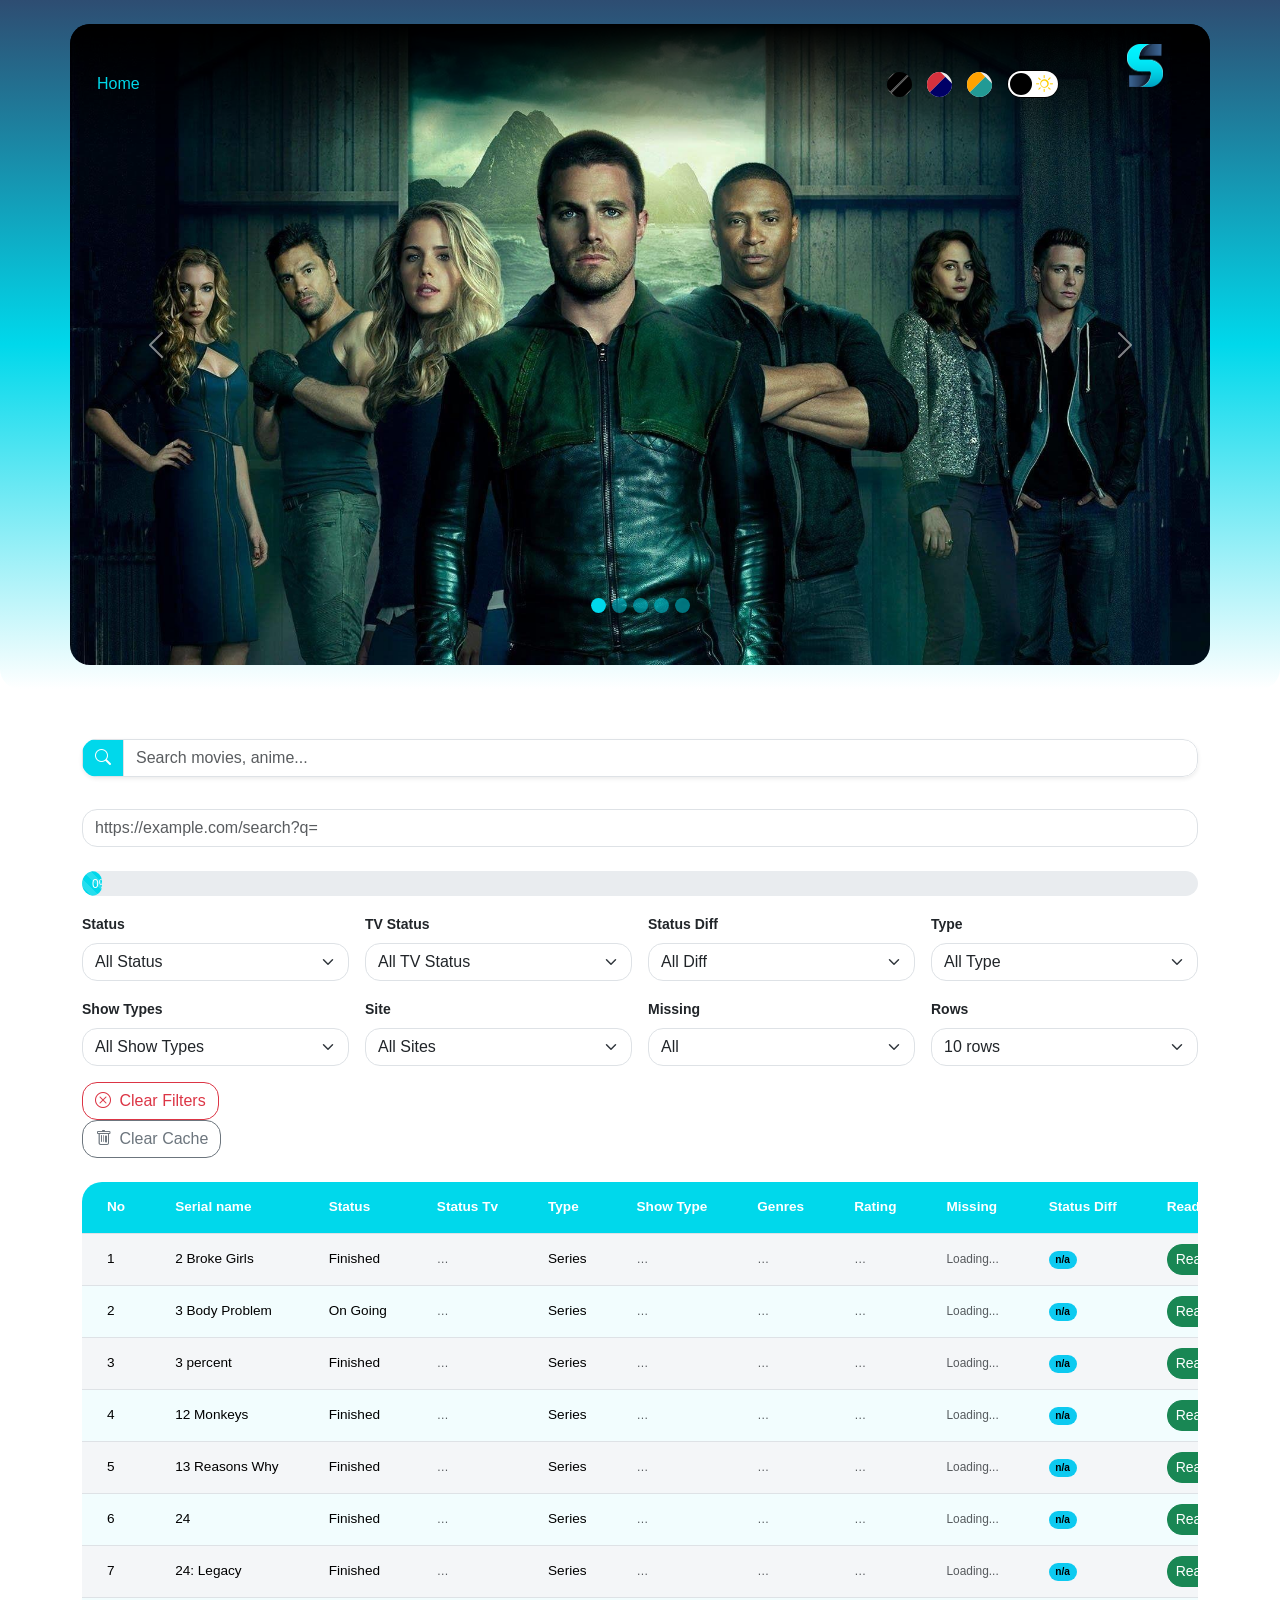
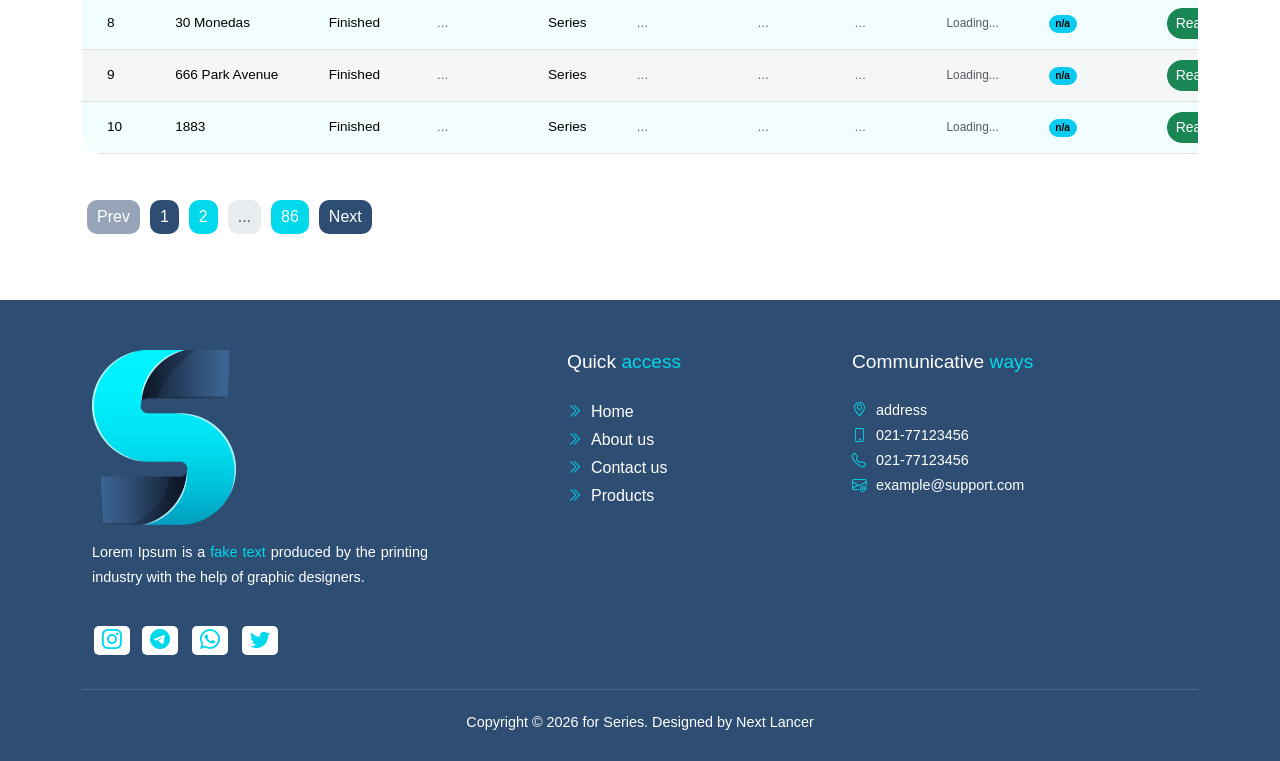
==== commit 1f5bc3f4: "Fix bug" ====
--- a/index.html
+++ b/index.html
@@ -169,13 +169,13 @@
                     </select>
                 </div>
 
-                <!-- TYPE DIFF -->
-                <div class="col-lg-3 col-md-4 col-6">
-                    <label class="form-label small fw-semibold">Type Diff</label>
+                <!-- Status Diff -->
+                <div class="col-lg-3 col-md-4 col-6">
+                    <label class="form-label small fw-semibold">Status Diff</label>
                     <select id="typeDiffFilter" class="form-select">
                         <option value="">All Diff</option>
-                        <option value="complete">Complete</option>
-                        <option value="attention">Attention</option>
+                        <option value="Complete">Complete</option>
+                        <option value="Attention">Attention</option>
                         <option value="n/a">N/A</option>
                     </select>
                 </div>
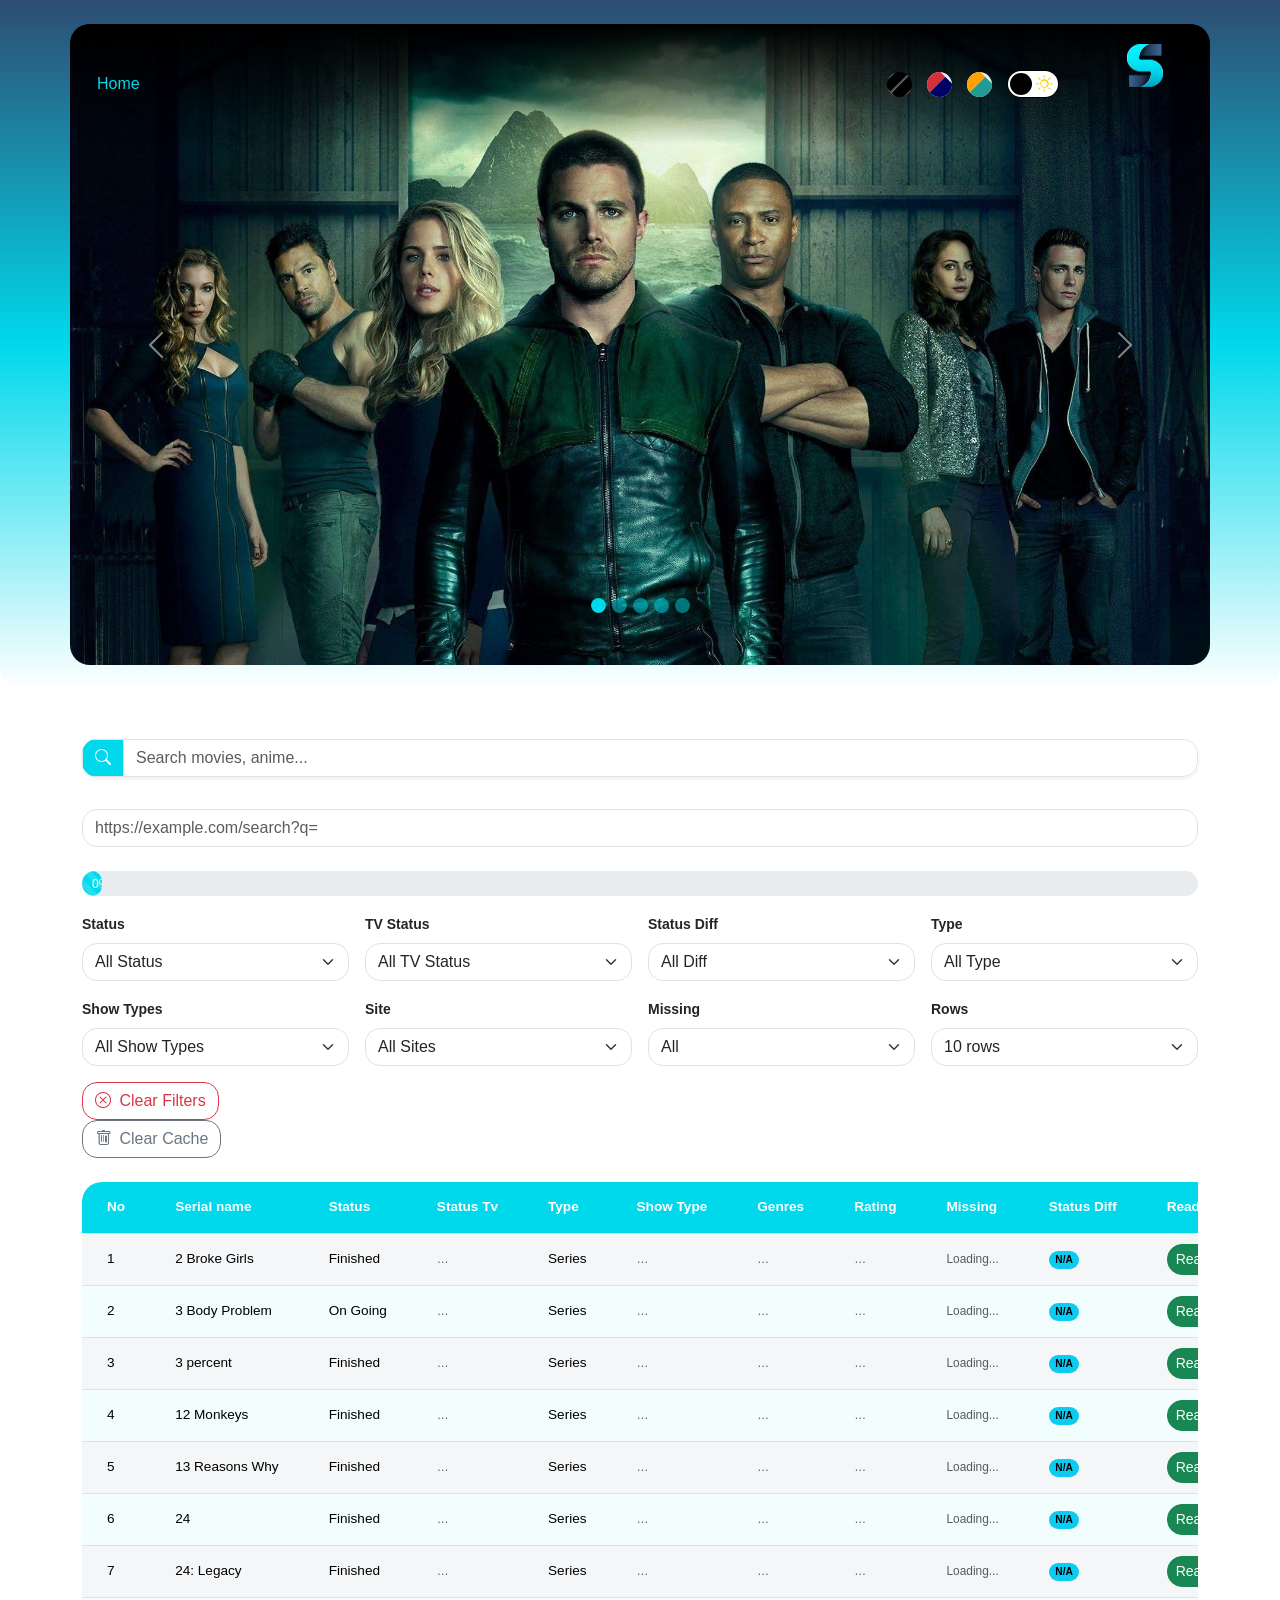
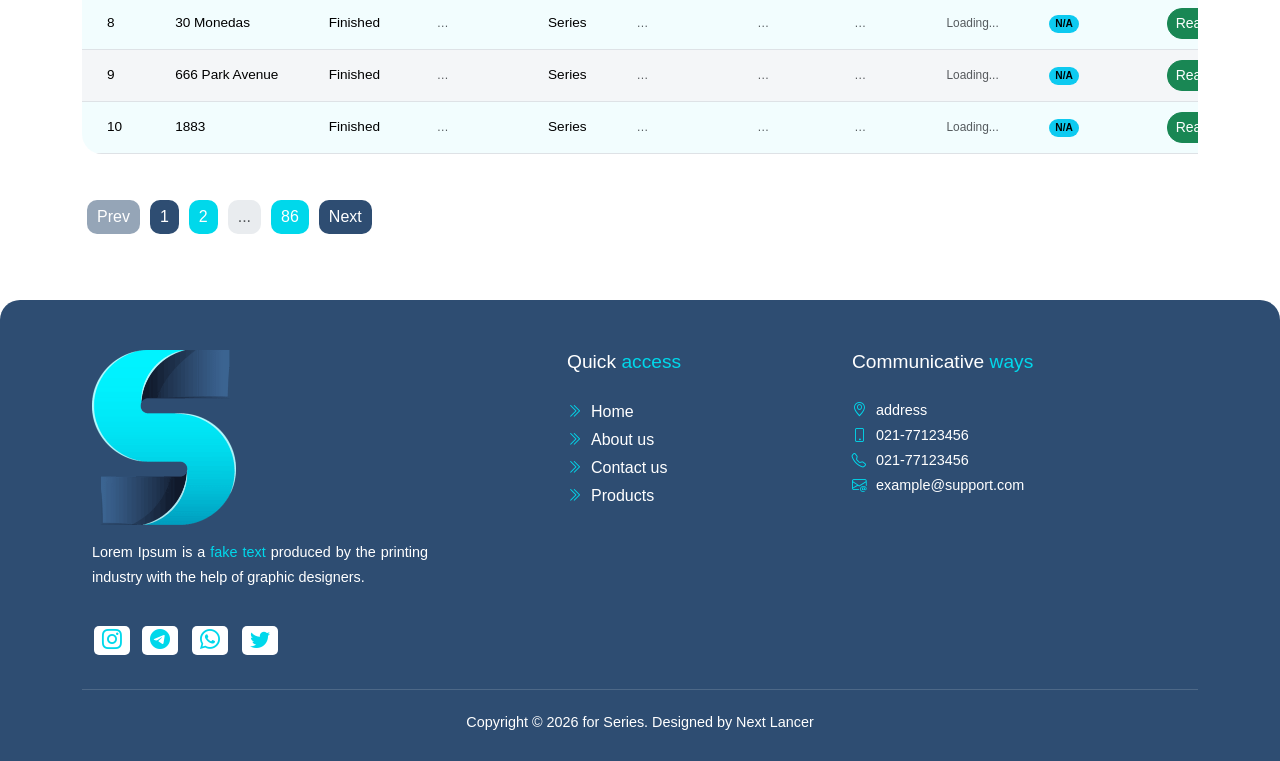
==== commit 2461df1f: "Add details Page" ====
--- a/index.html
+++ b/index.html
@@ -176,7 +176,7 @@
                         <option value="">All Diff</option>
                         <option value="Complete">Complete</option>
                         <option value="Attention">Attention</option>
-                        <option value="n/a">N/A</option>
+                        <option value="N/A">N/A</option>
                     </select>
                 </div>
 
@@ -342,6 +342,7 @@
     <script src="js/bootstrap.min.js"></script>
     <script src="js/wow.min.js"></script>
     <script src="js/xlsx.full.min.js"></script>
+    <script src="js/db.js"></script>
     <script src="js/data.js"></script>
     <script src="js/source.js"></script>
 
--- a/Css/Style.css
+++ b/Css/Style.css
@@ -5,6 +5,8 @@
     --black-custome: 0, 0, 0;
     --radius-custome: 20px;
     --medium-shadow: 0 4px 8px 0 rgba(0, 0, 0, 0.2);
+    --bs-primary-rgb: var(--first-color);
+    --bs-secondary-rgb: var(--second-color);
 }
 
 body {
@@ -539,6 +541,62 @@
     border-radius: 0 15px 15px 0 !important;
 }
 
+.read-more {
+    position: relative;
+    overflow: hidden;
+    background: linear-gradient(90deg, rgb(var(--second-color)), rgb(var(--first-color)));
+    color: white !important;
+    padding: 10px 20px;
+    border-radius: var(--radius-custome);
+    transition: color 0.4s ease;
+    z-index: 1;
+}
+
+.read-more::after {
+    content: '';
+    position: absolute;
+    top: 0;
+    left: 0;
+    right: 0;
+    bottom: 0;
+    background: linear-gradient(-90deg, rgb(var(--second-color)), rgb(var(--first-color)));
+    opacity: 0;
+    transition: opacity 0.4s ease;
+    z-index: -1;
+}
+
+.read-more:hover::after {
+    opacity: 1;
+}
+
+.read-more-two {
+    position: relative;
+    overflow: hidden;
+    background: linear-gradient(-90deg, rgb(var(--second-color)), rgb(var(--first-color)));
+    color: white !important;
+    padding: 10px 20px;
+    border-radius: var(--radius-custome);
+    transition: color 0.4s ease;
+    z-index: 1;
+}
+
+.read-more-two::after {
+    content: '';
+    position: absolute;
+    top: 0;
+    left: 0;
+    right: 0;
+    bottom: 0;
+    background: linear-gradient(90deg, rgb(var(--second-color)), rgb(var(--first-color)));
+    opacity: 0;
+    transition: opacity 0.4s ease;
+    z-index: -1;
+}
+
+.read-more-two:hover::after {
+    opacity: 1;
+}
+
 /* Slider */
 
 .Slider {
@@ -655,6 +713,7 @@
     margin-top: 50px;
     padding-top: 20px;
     overflow: hidden;
+    border-radius: var(--radius-custome) var(--radius-custome) 0 0;
 }
 
 footer h5 {
@@ -752,50 +811,82 @@
 /* End Footer */
 
 
-.series-hero {
-    background: linear-gradient(to bottom, rgba(0, 0, 0, 0.7), rgba(0, 0, 0, 0.9)), #1a1a1a;
+.Details-box {
+    background: linear-gradient(0deg, rgb(var(--first-color)), rgb(var(--second-color)));
     color: white;
     border-radius: 0 0 2rem 2rem;
-    padding: 4rem 0;
-}
-
-.poster-img {
-    box-shadow: 0 1rem 3rem rgba(0, 0, 0, 0.5);
-    border: 4px solid white;
-    max-width: 300px;
+    padding: 10rem 0 4rem;
+    margin-top: 0;
+}
+
+.Details-box img {
     width: 100%;
-}
-
-.info-label {
-    color: #6c757d;
-    font-weight: 600;
-    font-size: 0.9rem;
-    text-transform: uppercase;
-    letter-spacing: 0.5px;
-}
-
-.info-value {
-    font-weight: 500;
-    color: #212529;
-}
-
-.detail-card {
+    border-radius: var(--radius-custome);
+    box-shadow: var(--medium-shadow);
+}
+
+.Details-box-head {
+    display: block;
+    margin: 20px 0;
+}
+
+.Details-content .detail-card {
     border: none;
-    border-radius: 1rem;
-    transition: transform 0.2s;
-}
-
-.detail-card:hover {
+    border-radius: var(--radius-custome);
+    background-color: rgb(var(--white-custome));
+    color: rgba(var(--black-custome), 0.8);
+    transition: transform 0.4s;
+}
+
+.Details-content .detail-card:hover {
     transform: translateY(-5px);
 }
 
-.summary-box {
-    background: #f8f9fa;
-    border-left: 5px solid #0d6efd;
+.Details-content .summary-box {
+    border-left: 5px solid rgb(var(--first-color));
     padding: 1.5rem;
     border-radius: 0.5rem;
 }
 
+.Details-content .info-label {
+    font-weight: 600;
+}
+
+.Details-content .info-value {
+    display: flex;
+    width: fit-content;
+    color: rgb(var(--first-color));
+    background-color: rgb(var(--first-color), 0.03);
+    border-radius: var(--radius-custome);
+    padding: 1px 10px;
+    margin: 10px 0;
+    transition: 0.4s;
+}
+
+.Details-content #technicalInfo .info-value {
+    color: rgb(var(--second-color));
+    background-color: transparent;
+    border: 1px dashed;
+}
+
+.Details-content #technicalInfo .info-value:hover {
+    background-color: rgb(var(--second-color));
+    border-color: rgb(var(--second-color));
+    color: white;
+}
+
+.Details-content #externalLinks {
+   display: flex;
+   flex-wrap: wrap;
+   gap: 10px;
+}
+
+@media (max-width: 768px) {
+    #seriesTitle {
+        text-align: center;
+        margin-top: 20px;
+    }
+}
 
 /* Responsive */
 
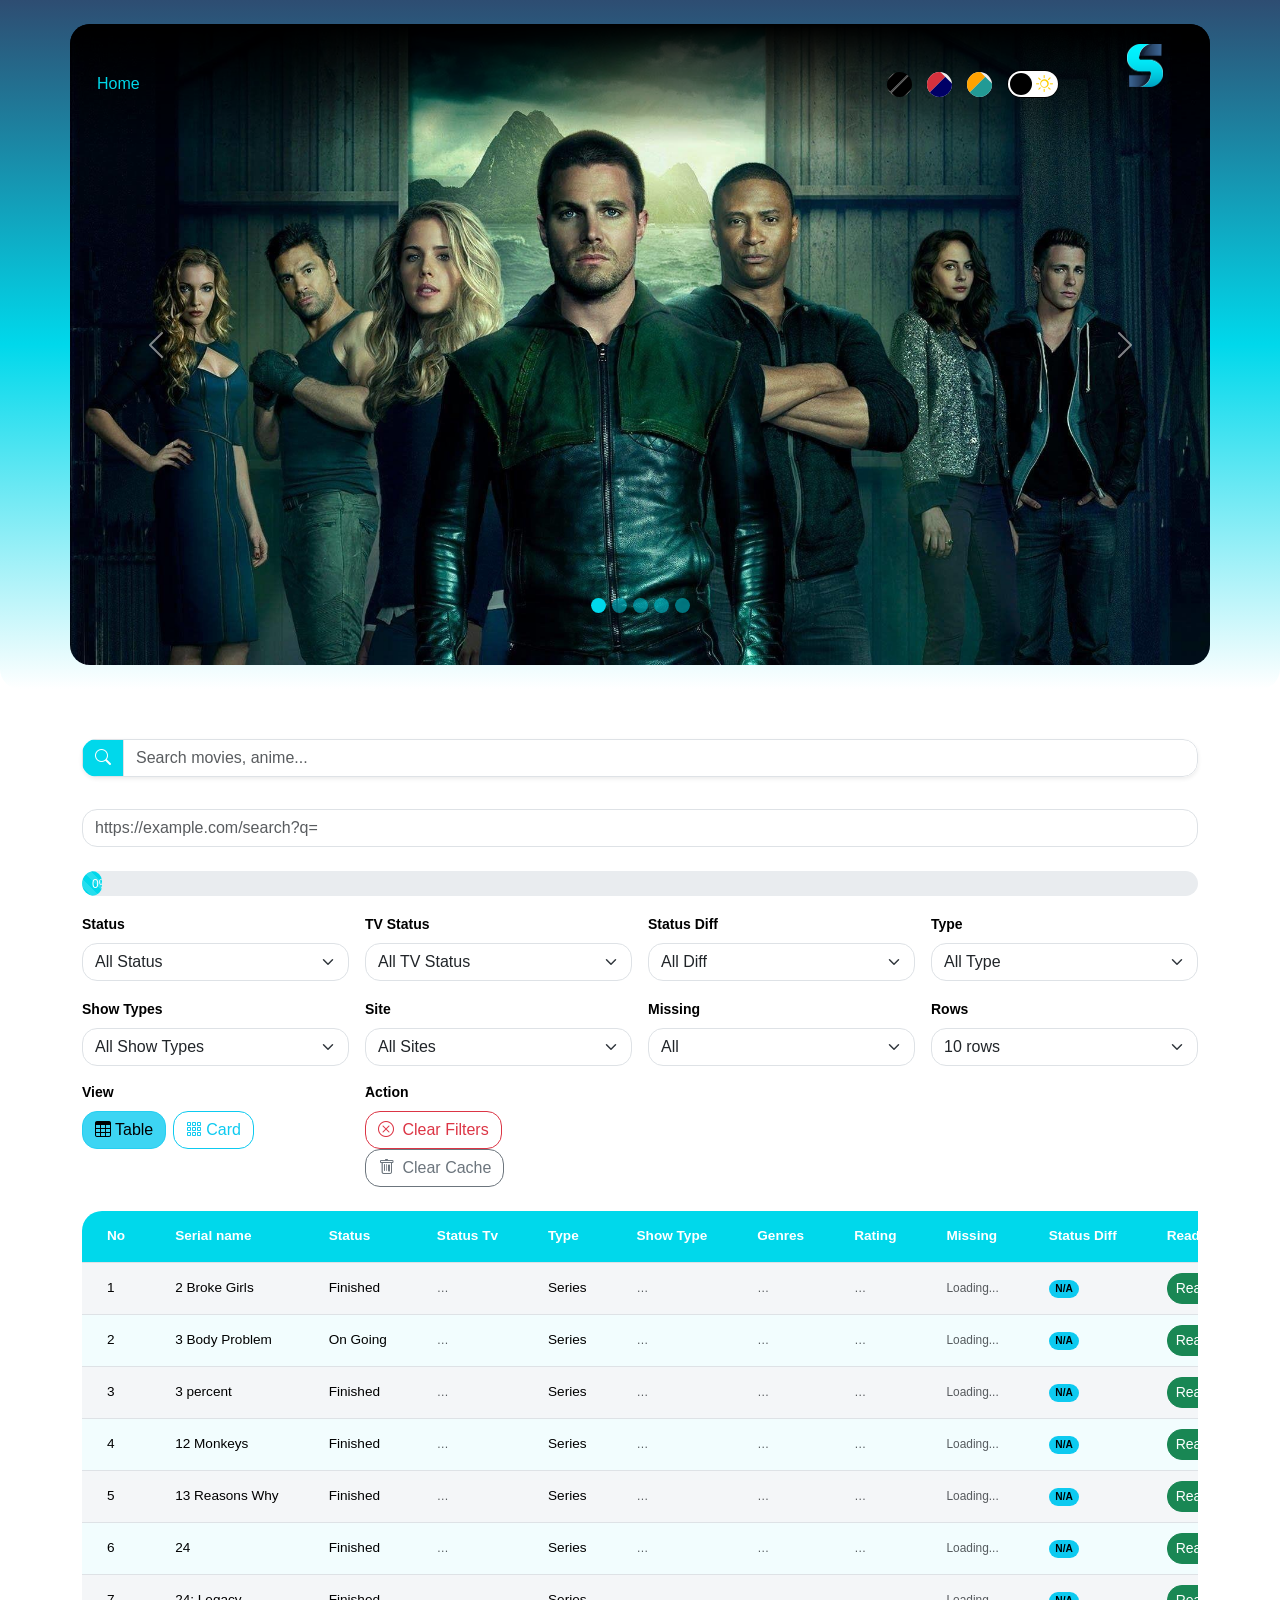
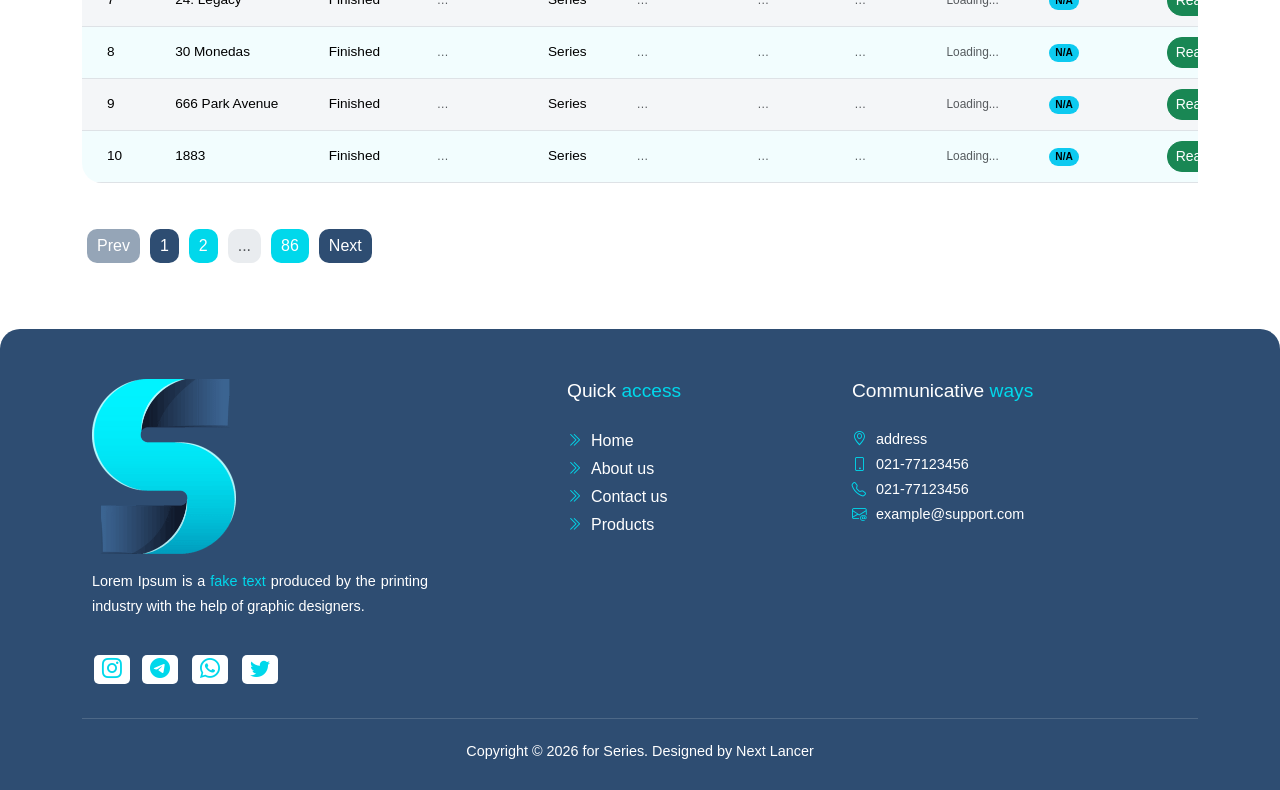
==== commit 8b0986ce: "Add card view" ====
--- a/index.html
+++ b/index.html
@@ -242,8 +242,22 @@
                 </div>
 
 
+                <!-- VIEW -->
+                <div class="col-lg-3 col-md-4 col-6">
+                    <label class="form-label small fw-semibold d-block">View</label>
+                    <div class="btn-group gap-2" role="group" aria-label="View toggle">
+                        <button type="button" id="viewTableBtn" class="btn btn-info active">
+                            <i class="bi bi-table me-1"></i>Table
+                        </button>
+                        <button type="button" id="viewCardBtn" class="btn btn-outline-info">
+                            <i class="bi bi-grid-3x3-gap me-1"></i>Card
+                        </button>
+                    </div>
+                </div>
+
                 <!-- CLEAR -->
                 <div class="col-lg-3 col-md-6 col-12">
+                    <label class="form-label small fw-semibold d-block">َAction</label>
                     <button id="clearFiltersBtn" class="btn btn-outline-danger">
                         <i class="bi bi-x-circle me-1"></i>
                         Clear Filters
@@ -265,6 +279,8 @@
                             <tbody id="tableBody"></tbody>
                         </table>
                     </div>
+                    <!-- CARD VIEW  -->
+                    <div id="cardGrid" class="row g-3 d-none"></div>
                     <!-- PAGINATION -->
                     <nav>
                         <ul class="pagination" id="pagination"></ul>
@@ -344,6 +360,7 @@
     <script src="js/xlsx.full.min.js"></script>
     <script src="js/db.js"></script>
     <script src="js/data.js"></script>
+    <script src="js/cardview.js"></script>
     <script src="js/source.js"></script>
 
 
--- a/Css/Style.css
+++ b/Css/Style.css
@@ -541,6 +541,10 @@
     border-radius: 0 15px 15px 0 !important;
 }
 
+.HomePage label {
+    color: rgb(var(--black-custome));
+}
+
 .read-more {
     position: relative;
     overflow: hidden;
@@ -888,6 +892,350 @@
     }
 }
 
+
+
+/* Card view */
+
+#cardGrid {
+    --bg-0: #0b0e14;
+    --bg-1: #12161f;
+    --bg-2: #181d29;
+    --line: #232a3a;
+    --txt-0: #eef1f7;
+    --txt-1: #9aa4b8;
+    --txt-2: #5c6579;
+    --accent: #ff5470;
+    --accent-dim: #ff547022;
+    --ok: #33d69f;
+    --ok-dim: #33d69f22;
+    --wait: #ffb84d;
+    --wait-dim: #ffb84d22;
+    --cont: #5fb0ff;
+    --cont-dim: #5fb0ff22;
+    --later: #a78bfa;
+    --later-dim: #a78bfa22;
+
+    padding: 1.4rem 0 4rem;
+    font-family: 'Inter', system-ui, sans-serif;
+}
+
+
+#cardGrid .show-card {
+    background: var(--bg-1);
+    border: 1px solid var(--line);
+    border-radius: 16px;
+    overflow: hidden;
+    height: 100%;
+    display: flex;
+    flex-direction: column;
+    transition: transform .15s, border-color .15s, box-shadow .15s;
+    color: var(--txt-0);
+}
+
+#cardGrid .show-card:hover {
+    transform: translateY(-3px);
+    border-color: #333c52;
+    box-shadow: 0 10px 26px -12px rgba(0, 0, 0, .6);
+}
+
+#cardGrid .poster-fake {
+    aspect-ratio: 2/3;
+    display: flex;
+    align-items: center;
+    justify-content: center;
+    position: relative;
+    font-weight: 700;
+    font-size: 2.6rem;
+    color: rgba(255, 255, 255, .92);
+    text-shadow: 0 2px 12px rgba(0, 0, 0, .35);
+    overflow: hidden;
+}
+
+#cardGrid .poster-fake::after {
+    content: "";
+    position: absolute;
+    inset: 0;
+    background: linear-gradient(180deg, rgba(var(--second-color),0.7) , transparent 40%, rgba(0, 0, 0, .55) 100%);
+}
+
+#cardGrid .poster-img {
+    position: absolute;
+    inset: 0;
+    width: 100%;
+    height: 100%;
+    object-fit: cover;
+    z-index: 0;
+    animation: cardFadeIn .35s ease;
+}
+
+@keyframes cardFadeIn {
+    from {
+        opacity: 0;
+    }
+
+    to {
+        opacity: 1;
+    }
+}
+
+#cardGrid .poster-fake.has-image .poster-initial {
+    display: none;
+}
+
+#cardGrid .fav-badge {
+    position: absolute;
+    top: 8px;
+    left: 8px;
+    z-index: 2;
+    width: 28px;
+    height: 28px;
+    border-radius: 50%;
+    background: rgba(11, 14, 20, .55);
+    display: flex;
+    align-items: center;
+    justify-content: center;
+    color: var(--accent);
+    font-size: .85rem;
+}
+
+#cardGrid .status-badge {
+    position: absolute;
+    top: 8px;
+    right: 8px;
+    z-index: 2;
+    font-size: .63rem;
+    font-weight: 700;
+    padding: .25rem .55rem;
+    border-radius: 999px;
+    letter-spacing: .2px;
+}
+
+#cardGrid .type-badge {
+    position: absolute;
+    top: 8px;
+    left: 8px;
+    z-index: 2;
+    font-size: .63rem;
+    font-weight: 700;
+    padding: .25rem .55rem;
+    border-radius: 999px;
+    letter-spacing: .2px;
+    background: rgb(var(--first-color),0.2);
+    color: rgb(var(--first-color));
+    backdrop-filter: blur(2px);
+}
+
+#cardGrid .rating-badge {
+    position: absolute;
+    bottom: 8px;
+    left: 8px;
+    z-index: 2;
+    font-size: .66rem;
+    font-weight: 700;
+    padding: .2rem .5rem;
+    border-radius: 999px;
+    background: rgba(11, 14, 20, .6);
+    color: #ffd15c;
+    display: flex;
+    align-items: center;
+    gap: .25rem;
+}
+
+#cardGrid .st-up_to_date {
+    background: var(--ok-dim);
+    color: var(--ok);
+}
+
+#cardGrid .st-continuing {
+    background: var(--cont-dim);
+    color: var(--cont);
+}
+
+#cardGrid .st-watch_later {
+    background: var(--later-dim);
+    color: var(--later);
+}
+
+#cardGrid .st-not_started_yet {
+    background: var(--wait-dim);
+    color: var(--wait);
+}
+
+#cardGrid .show-body {
+    padding: .85rem .9rem 1rem;
+    display: flex;
+    flex-direction: column;
+    gap: .5rem;
+    flex: 1;
+}
+
+#cardGrid .show-title {
+    font-weight: 700;
+    font-size: .92rem;
+    line-height: 1.3;
+    min-height: 2.4em;
+    color: var(--txt-0);
+}
+
+#cardGrid .show-network {
+    font-size: .7rem;
+    color: var(--txt-1);
+    margin-top: -.3rem;
+}
+
+#cardGrid .show-meta {
+    font-size: .72rem;
+    color: var(--txt-2);
+    display: flex;
+    justify-content: space-between;
+}
+
+#cardGrid .progress {
+    height: 6px;
+    background: var(--bg-2);
+    border-radius: 99px;
+}
+
+#cardGrid .progress-bar {
+    background: linear-gradient(90deg, rgb(var(--first-color)), rgb(var(--second-color)));
+}
+
+#cardGrid .ep-count {
+    font-size: .72rem;
+    color: var(--txt-1);
+    font-family: 'Space Grotesk', monospace;
+}
+
+#cardGrid .expand-btn {
+    margin-top: .3rem;
+    font-size: .76rem;
+    font-weight: 600;
+    background: var(--bg-2);
+    border: 1px solid var(--line);
+    color: var(--txt-1);
+    border-radius: 9px;
+    padding: .4rem;
+    width: 100%;
+    transition: 0.2s;
+}
+
+#cardGrid .expand-btn:hover {
+    border-color: rgb(var(--first-color));
+    color: rgb(var(--first-color));
+}
+
+#cardGrid .detail-panel {
+    display: none;
+    border-top: 1px solid var(--line);
+    background: var(--bg-2);
+    padding: .7rem .8rem .85rem;
+}
+
+#cardGrid .detail-panel.open {
+    display: block;
+}
+
+#cardGrid .season-head {
+    display: flex;
+    align-items: center;
+    justify-content: space-between;
+    font-size: .78rem;
+    font-weight: 600;
+    color: var(--txt-1);
+    padding: .4rem .1rem;
+}
+
+#cardGrid .season-progress-mini {
+    width: 70px;
+}
+
+#cardGrid .about-block {
+    padding: .6rem .1rem .9rem;
+    border-bottom: 1px solid var(--line);
+    margin-bottom: .4rem;
+}
+
+#cardGrid .about-block .genre-badge {
+    display: inline-block;
+    font-size: .65rem;
+    font-weight: 600;
+    background: var(--bg-1);
+    border: 1px solid var(--line);
+    color: var(--txt-1);
+    border-radius: 999px;
+    padding: .18rem .55rem;
+    margin: 0 .25rem .25rem 0;
+}
+
+#cardGrid .about-block .about-summary {
+    font-size: .76rem;
+    color: var(--txt-1);
+    line-height: 1.5;
+    margin-top: .4rem;
+}
+
+#cardGrid .about-block .about-summary p {
+    color: var(--txt-1);
+    text-align: left;
+    display: -webkit-box;
+    -webkit-line-clamp: 3;
+    -webkit-box-orient: vertical;
+    overflow: hidden;
+    text-overflow: ellipsis;
+}
+
+#cardGrid .about-block .about-meta {
+    font-size: .72rem;
+    color: var(--txt-0);
+    display: flex;
+    flex-wrap: wrap;
+    gap: .6rem;
+    margin-top: .3rem;
+}
+
+#cardGrid .about-block .about-meta i {
+    color: rgb(var(--first-color));
+    margin-right: 5px;
+}
+
+#cardGrid .about-loading {
+    font-size: .75rem;
+    color: var(--txt-2);
+    padding: .5rem .1rem;
+    display: flex;
+    align-items: center;
+    gap: .5rem;
+}
+
+#cardGrid .spin {
+    width: 13px;
+    height: 13px;
+    border-radius: 50%;
+    border: 2px solid var(--line);
+    border-top-color: var(--accent);
+    animation: cardSpin .7s linear infinite;
+}
+
+@keyframes cardSpin {
+    to {
+        transform: rotate(360deg);
+    }
+}
+
+#cardGrid .empty-state {
+    text-align: center;
+    padding: 4rem 1rem;
+    color: var(--txt-2);
+    width: 100%;
+}
+
+#cardGrid .empty-state i {
+    font-size: 2.4rem;
+    margin-bottom: .7rem;
+    display: block;
+    opacity: .6;
+}
+
 /* Responsive */
 
 /* X < 768  || 0 < X < 768 */
